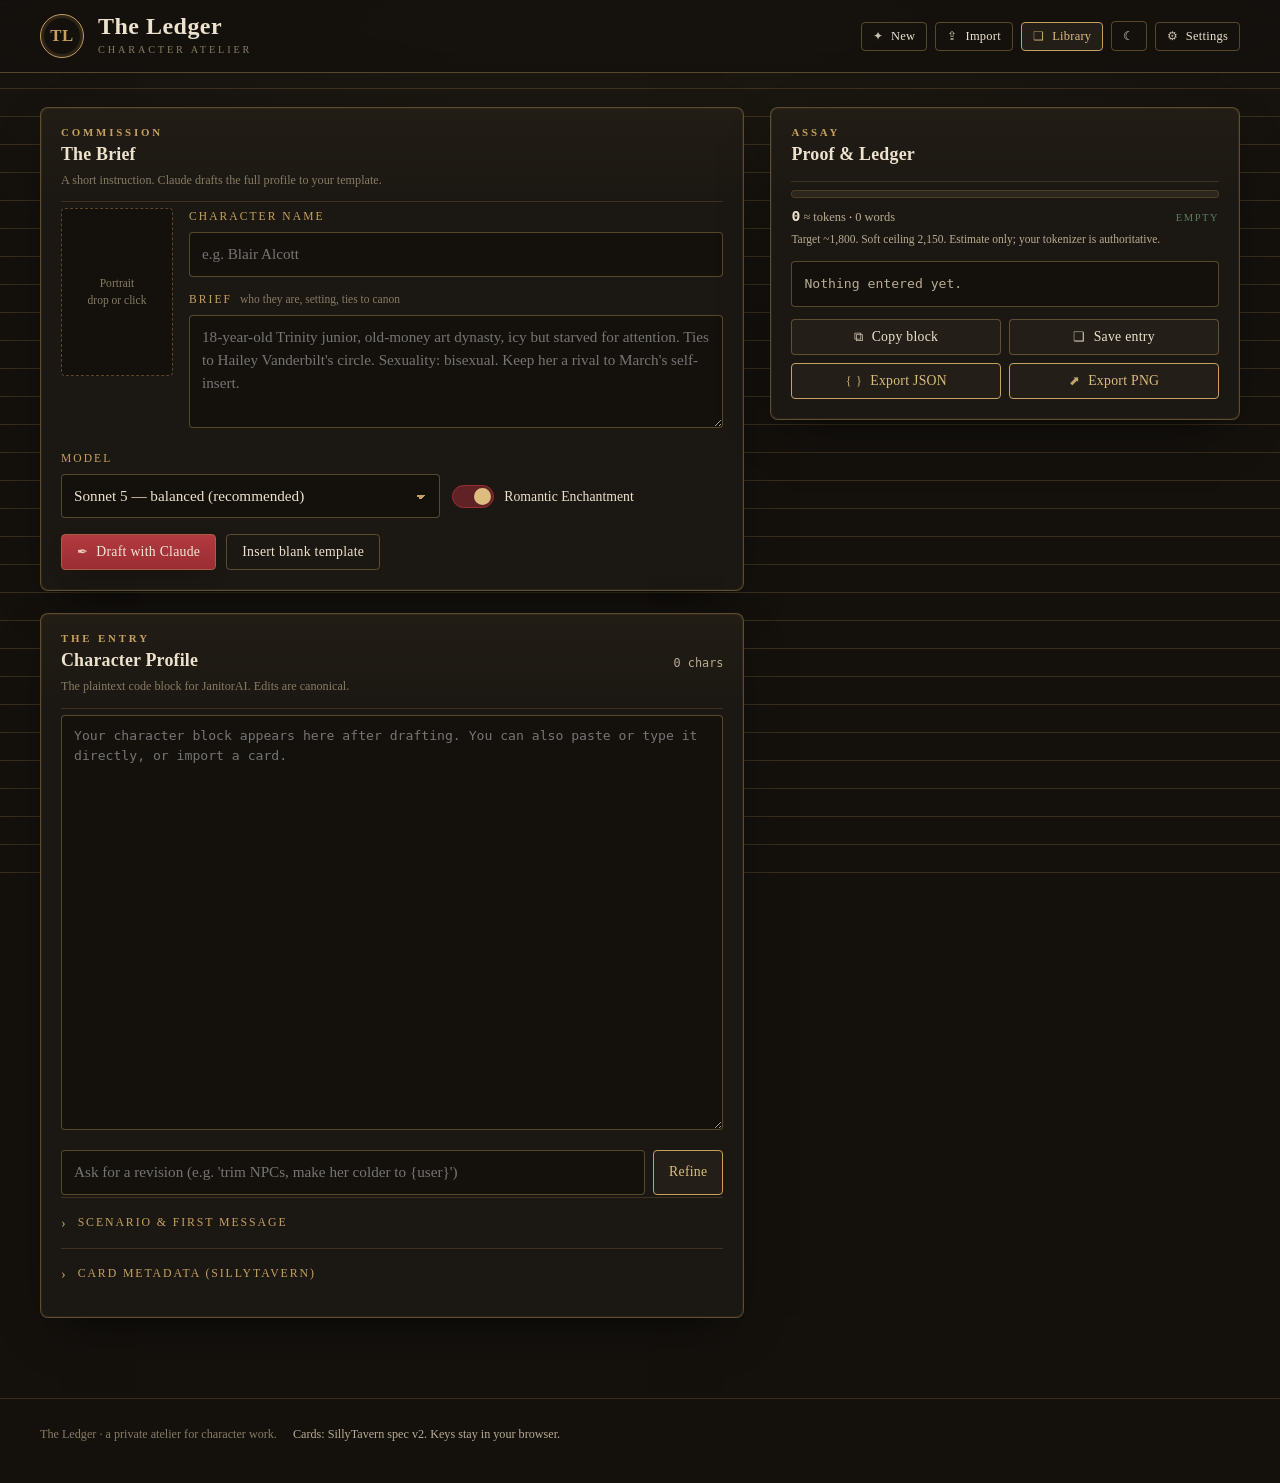
==== index.html @ fb7d18f5 "Add The Ledger: a character atelier for JanitorAI/SillyTavern A single-file, dependency-free web app" ====
<!doctype html>
<html lang="en" data-theme="dark">
<head>
<meta charset="utf-8">
<meta name="viewport" content="width=device-width, initial-scale=1, viewport-fit=cover">
<meta name="color-scheme" content="dark light">
<meta name="description" content="The Ledger — a character atelier for JanitorAI and SillyTavern. Draft with Claude, count tokens, import and export v2 cards.">
<title>The Ledger · Character Atelier</title>
<link rel="icon" href="data:image/svg+xml,%3Csvg xmlns='http://www.w3.org/2000/svg' viewBox='0 0 32 32'%3E%3Crect width='32' height='32' rx='6' fill='%2314110d'/%3E%3Ctext x='16' y='22' font-family='Georgia,serif' font-size='16' fill='%23c6a15f' text-anchor='middle'%3ETL%3C/text%3E%3C/svg%3E">
<style>
/* ============================================================= *
 * THE LEDGER — design tokens                                    *
 * Dark academia x old-money. Oxblood + brass + hunter green.    *
 * Two themes; components read tokens, never raw hex.            *
 * ============================================================= */
:root{
  --ground:#14110d; --ground-2:#1b1712; --ground-3:#231e17; --ground-4:#2b251c;
  --ink:#ece2ce; --ink-soft:#b8ac93; --ink-faint:#877c64;
  --line:rgba(198,161,95,.20); --line-2:rgba(198,161,95,.38);
  --oxblood:#9a2d33; --oxblood-2:#b23a40; --on-oxblood:#f4e7d6;
  --brass:#c6a15f; --brass-2:#dcbd7f; --brass-deep:#a9843f;
  --green:#5c7d62; --green-soft:#26382b; --on-green:#e9f0e6;
  --danger:#c14d44; --danger-soft:#3a201d;
  --shadow:0 18px 50px -20px rgba(0,0,0,.75);
  --shadow-sm:0 8px 24px -14px rgba(0,0,0,.7);
  --radius:4px; --radius-lg:8px;
  --serif:"Hoefler Text","Baskerville Old Face",Baskerville,"Palatino Linotype",Palatino,Georgia,"Times New Roman",serif;
  --body:"Iowan Old Style","Palatino Linotype",Palatino,Georgia,Cambria,"Times New Roman",serif;
  --mono:"Consolas","SFMono-Regular",ui-monospace,Menlo,"DejaVu Sans Mono",monospace;
}
@media (prefers-color-scheme: light){
  :root{
    --ground:#e9dfc7; --ground-2:#f1e9d5; --ground-3:#e3d8bd; --ground-4:#dccfb0;
    --ink:#241d13; --ink-soft:#5c5038; --ink-faint:#877a5e;
    --line:rgba(120,90,40,.28); --line-2:rgba(120,90,40,.5);
    --oxblood:#7c2126; --oxblood-2:#932a2f; --on-oxblood:#f6ecdb;
    --brass:#946f2c; --brass-2:#a9843f; --brass-deep:#7c5c22;
    --green:#3f6041; --green-soft:#cdd9c3; --on-green:#1f2c1f;
    --danger:#a23a32; --danger-soft:#e9cfc9;
    --shadow:0 22px 50px -26px rgba(60,40,15,.5);
    --shadow-sm:0 10px 26px -18px rgba(60,40,15,.45);
  }
}
:root[data-theme="dark"]{
  --ground:#14110d; --ground-2:#1b1712; --ground-3:#231e17; --ground-4:#2b251c;
  --ink:#ece2ce; --ink-soft:#b8ac93; --ink-faint:#877c64;
  --line:rgba(198,161,95,.20); --line-2:rgba(198,161,95,.38);
  --oxblood:#9a2d33; --oxblood-2:#b23a40; --on-oxblood:#f4e7d6;
  --brass:#c6a15f; --brass-2:#dcbd7f; --brass-deep:#a9843f;
  --green:#5c7d62; --green-soft:#26382b; --on-green:#e9f0e6;
  --danger:#c14d44; --danger-soft:#3a201d;
  --shadow:0 18px 50px -20px rgba(0,0,0,.75); --shadow-sm:0 8px 24px -14px rgba(0,0,0,.7);
}
:root[data-theme="light"]{
  --ground:#e9dfc7; --ground-2:#f1e9d5; --ground-3:#e3d8bd; --ground-4:#dccfb0;
  --ink:#241d13; --ink-soft:#5c5038; --ink-faint:#877a5e;
  --line:rgba(120,90,40,.28); --line-2:rgba(120,90,40,.5);
  --oxblood:#7c2126; --oxblood-2:#932a2f; --on-oxblood:#f6ecdb;
  --brass:#946f2c; --brass-2:#a9843f; --brass-deep:#7c5c22;
  --green:#3f6041; --green-soft:#cdd9c3; --on-green:#1f2c1f;
  --danger:#a23a32; --danger-soft:#e9cfc9;
  --shadow:0 22px 50px -26px rgba(60,40,15,.5); --shadow-sm:0 10px 26px -18px rgba(60,40,15,.45);
}

*,*::before,*::after{box-sizing:border-box}
html{-webkit-text-size-adjust:100%}
body{
  margin:0; background:var(--ground); color:var(--ink);
  font-family:var(--body); font-size:16px; line-height:1.55;
  -webkit-font-smoothing:antialiased;
  background-image:
    radial-gradient(120% 80% at 50% -10%, color-mix(in srgb,var(--brass) 6%,transparent), transparent 60%),
    repeating-linear-gradient(0deg, transparent 0 27px, var(--line) 27px 28px);
  background-attachment:fixed;
}
:root[data-theme="light"] body{ background-image:
  radial-gradient(120% 80% at 50% -10%, color-mix(in srgb,var(--brass) 10%,transparent), transparent 60%),
  repeating-linear-gradient(0deg, transparent 0 27px, var(--line) 27px 28px); }
h1,h2,h3{font-family:var(--serif); font-weight:600; margin:0; text-wrap:balance}
button{font-family:inherit}
::selection{background:color-mix(in srgb,var(--oxblood) 55%,transparent); color:var(--on-oxblood)}
:focus-visible{outline:2px solid var(--brass); outline-offset:2px; border-radius:2px}

.eyebrow{font-family:var(--serif); font-size:.68rem; letter-spacing:.26em; text-transform:uppercase; color:var(--brass); font-weight:600}
.muted{color:var(--ink-soft)}
.hairline{height:1px; background:linear-gradient(90deg,transparent,var(--line-2),transparent); border:0}

/* ---------- Masthead ---------- */
.masthead{
  position:sticky; top:0; z-index:40;
  display:flex; align-items:center; gap:20px;
  padding:14px clamp(16px,4vw,40px);
  background:color-mix(in srgb,var(--ground) 86%,transparent);
  backdrop-filter:blur(10px) saturate(1.1);
  border-bottom:1px solid var(--line-2);
}
.brand{display:flex; align-items:center; gap:14px; min-width:0}
.monogram{
  width:44px; height:44px; flex:none; display:grid; place-items:center;
  border:1px solid var(--brass); border-radius:50%;
  color:var(--brass); font-family:var(--serif); font-weight:600; font-size:1.05rem; letter-spacing:.04em;
  box-shadow:inset 0 0 0 3px color-mix(in srgb,var(--brass) 14%,transparent);
}
.brand h1{font-size:clamp(1.15rem,2.6vw,1.5rem); letter-spacing:.02em; line-height:1}
.brand .sub{font-family:var(--serif); font-size:.64rem; letter-spacing:.28em; text-transform:uppercase; color:var(--ink-faint); margin-top:4px}
.masthead .spacer{flex:1}
.actions{display:flex; align-items:center; gap:8px; flex-wrap:wrap; justify-content:flex-end}

/* ---------- Buttons ---------- */
.btn{
  display:inline-flex; align-items:center; gap:8px; cursor:pointer;
  padding:9px 15px; border-radius:var(--radius);
  background:var(--ground-3); color:var(--ink);
  border:1px solid var(--line-2); font-size:.86rem; letter-spacing:.02em;
  transition:.16s ease; white-space:nowrap;
}
.btn:hover{border-color:var(--brass); color:var(--brass-2); transform:translateY(-1px)}
.btn:active{transform:translateY(0)}
.btn .ic{font-size:.95em; opacity:.85}
.btn.ghost{background:transparent}
.btn.small{padding:6px 11px; font-size:.78rem}
.btn.primary{
  background:linear-gradient(180deg,var(--oxblood-2),var(--oxblood));
  border-color:color-mix(in srgb,var(--oxblood) 60%,var(--brass));
  color:var(--on-oxblood); box-shadow:var(--shadow-sm);
}
.btn.primary:hover{color:#fff; border-color:var(--brass); filter:brightness(1.06)}
.btn.gilt{border-color:var(--brass); color:var(--brass-2)}
.btn.gilt:hover{background:color-mix(in srgb,var(--brass) 12%,transparent)}
.btn[disabled]{opacity:.5; cursor:not-allowed; transform:none!important}
.btn.danger:hover{border-color:var(--danger); color:var(--danger)}

/* ---------- Layout ---------- */
main{max-width:1360px; margin:0 auto; padding:clamp(18px,3vw,34px) clamp(16px,4vw,40px) 80px}
.desk{display:grid; grid-template-columns:minmax(0,1.5fr) minmax(320px,1fr); gap:26px; align-items:start}
@media (max-width:940px){ .desk{grid-template-columns:1fr} }
.stack{display:flex; flex-direction:column; gap:22px}

/* ---------- Cards ---------- */
.card{
  background:
    linear-gradient(180deg, color-mix(in srgb,var(--brass) 4%,transparent), transparent 90px),
    var(--ground-2);
  border:1px solid var(--line-2); border-radius:var(--radius-lg);
  box-shadow:var(--shadow); position:relative; overflow:hidden;
}
.card::before{content:""; position:absolute; inset:0; border-radius:inherit; pointer-events:none;
  box-shadow:inset 0 0 0 1px color-mix(in srgb,var(--brass) 8%,transparent)}
.card-hd{display:flex; align-items:center; gap:12px; padding:16px 20px 12px}
.card-hd .titles{min-width:0}
.card-hd h2{font-size:1.12rem; letter-spacing:.01em}
.card-hd .hint{font-size:.76rem; color:var(--ink-faint); margin-top:2px}
.card-hd .grow{flex:1}
.card-bd{padding:6px 20px 20px}
.card .rule{margin:0 20px; height:1px; background:var(--line); border:0}

/* ---------- Forms ---------- */
label.field{display:block; margin-top:14px}
label.field:first-child{margin-top:4px}
.field .lab{display:flex; align-items:baseline; gap:8px; margin-bottom:6px}
.field .lab span.k{font-family:var(--serif); font-size:.72rem; letter-spacing:.18em; text-transform:uppercase; color:var(--brass)}
.field .lab span.note{font-size:.72rem; color:var(--ink-faint)}
input[type=text],input[type=password],input[type=number],textarea,select{
  width:100%; background:var(--ground); color:var(--ink);
  border:1px solid var(--line-2); border-radius:var(--radius);
  padding:10px 12px; font-family:var(--body); font-size:.95rem; line-height:1.5;
  transition:border-color .15s, box-shadow .15s;
}
textarea{resize:vertical; min-height:80px}
input:focus,textarea:focus,select:focus{outline:none; border-color:var(--brass);
  box-shadow:0 0 0 3px color-mix(in srgb,var(--brass) 16%,transparent)}
textarea.mono, .proof-text{font-family:var(--mono); font-size:.82rem; line-height:1.5}
select{appearance:none; background-image:
  linear-gradient(45deg,transparent 50%,var(--brass) 50%),linear-gradient(135deg,var(--brass) 50%,transparent 50%);
  background-position:calc(100% - 18px) 55%, calc(100% - 13px) 55%; background-size:5px 5px,5px 5px; background-repeat:no-repeat; padding-right:34px}
.row{display:flex; gap:12px; flex-wrap:wrap}
.row > *{flex:1 1 150px}

/* toggle */
.toggle{display:inline-flex; align-items:center; gap:10px; cursor:pointer; user-select:none; font-size:.86rem}
.toggle input{position:absolute; opacity:0; width:0; height:0}
.toggle .track{width:42px; height:23px; border-radius:20px; background:var(--ground-4); border:1px solid var(--line-2); position:relative; transition:.18s}
.toggle .track::after{content:""; position:absolute; top:2px; left:2px; width:17px; height:17px; border-radius:50%; background:var(--ink-soft); transition:.18s}
.toggle input:checked + .track{background:color-mix(in srgb,var(--oxblood) 55%,transparent); border-color:var(--oxblood)}
.toggle input:checked + .track::after{transform:translateX(19px); background:var(--brass-2)}

/* avatar dropzone */
.brief-grid{display:grid; grid-template-columns:112px 1fr; gap:16px}
@media (max-width:520px){ .brief-grid{grid-template-columns:1fr} }
.avatar-drop{
  aspect-ratio:2/3; border:1px dashed var(--line-2); border-radius:var(--radius);
  display:grid; place-items:center; text-align:center; cursor:pointer; overflow:hidden;
  background:var(--ground); color:var(--ink-faint); font-size:.72rem; padding:8px; transition:.15s; position:relative;
}
.avatar-drop:hover,.avatar-drop.over{border-color:var(--brass); color:var(--brass)}
.avatar-drop img{position:absolute; inset:0; width:100%; height:100%; object-fit:cover}
.avatar-drop .clear{position:absolute; top:5px; right:5px; z-index:2; background:color-mix(in srgb,var(--ground) 80%,transparent); border:1px solid var(--line-2); color:var(--ink); border-radius:50%; width:22px; height:22px; display:none; place-items:center; cursor:pointer; font-size:.8rem}
.avatar-drop.has-img .clear{display:grid}

/* ---------- Proof panel ---------- */
.proof{position:sticky; top:84px}
@media (max-width:940px){ .proof{position:static} }
.gauge{margin:2px 0 4px}
.gauge .bar{height:8px; border-radius:6px; background:var(--ground-4); overflow:hidden; border:1px solid var(--line)}
.gauge .fill{height:100%; width:0; transition:width .25s, background .25s; background:var(--green)}
.gauge.warn .fill{background:var(--brass)}
.gauge.over .fill{background:var(--danger)}
.gauge .read{display:flex; justify-content:space-between; align-items:baseline; margin-top:7px; font-size:.78rem}
.gauge .read b{font-family:var(--mono); font-size:.92rem; color:var(--ink); font-variant-numeric:tabular-nums}
.gauge .read .status{font-family:var(--serif); letter-spacing:.14em; text-transform:uppercase; font-size:.66rem}
.gauge.ok .status{color:var(--green)} .gauge.warn .status{color:var(--brass)} .gauge.over .status{color:var(--danger)}
.proof-text{
  width:100%; background:var(--ground); border:1px solid var(--line-2); border-radius:var(--radius);
  padding:12px; max-height:44vh; overflow:auto; white-space:pre-wrap; word-break:break-word; color:var(--ink);
}
.proof-actions{display:grid; grid-template-columns:1fr 1fr; gap:8px; margin-top:12px}
.proof-actions .btn{justify-content:center}
.proof-actions .full{grid-column:1/-1}
.usage{margin-top:10px; font-size:.72rem; color:var(--ink-faint); font-family:var(--mono); display:none}
.usage.show{display:block}

/* refine bar */
.refine{display:flex; gap:8px; margin-top:12px}
.refine input{flex:1}

/* collapsible */
details.fold{border-top:1px solid var(--line); margin-top:2px}
details.fold > summary{list-style:none; cursor:pointer; padding:14px 0 12px; display:flex; align-items:center; gap:10px; font-family:var(--serif); font-size:.74rem; letter-spacing:.16em; text-transform:uppercase; color:var(--brass)}
details.fold > summary::-webkit-details-marker{display:none}
details.fold > summary::before{content:"›"; font-size:1.2em; transition:transform .18s; color:var(--brass)}
details.fold[open] > summary::before{transform:rotate(90deg)}

/* ---------- Modal ---------- */
.scrim{position:fixed; inset:0; z-index:60; background:rgba(8,6,3,.62); backdrop-filter:blur(3px); display:none; align-items:flex-start; justify-content:center; padding:6vh 16px 16px; overflow:auto}
.scrim.open{display:flex}
.modal{width:min(760px,100%); background:var(--ground-2); border:1px solid var(--line-2); border-radius:var(--radius-lg); box-shadow:var(--shadow); position:relative}
.modal-hd{display:flex; align-items:center; gap:12px; padding:18px 22px; border-bottom:1px solid var(--line)}
.modal-hd h2{font-size:1.24rem}
.modal-hd .grow{flex:1}
.modal-bd{padding:20px 22px 24px}
.x{cursor:pointer; background:transparent; border:1px solid var(--line-2); color:var(--ink-soft); width:32px; height:32px; border-radius:50%; font-size:1rem; display:grid; place-items:center}
.x:hover{border-color:var(--danger); color:var(--danger)}

/* library grid */
.lib-grid{display:grid; grid-template-columns:repeat(auto-fill,minmax(150px,1fr)); gap:14px}
.lib-card{border:1px solid var(--line-2); border-radius:var(--radius); overflow:hidden; background:var(--ground); cursor:pointer; transition:.15s; display:flex; flex-direction:column}
.lib-card:hover{border-color:var(--brass); transform:translateY(-2px); box-shadow:var(--shadow-sm)}
.lib-thumb{aspect-ratio:2/3; background:var(--ground-3); position:relative; display:grid; place-items:center; overflow:hidden}
.lib-thumb img{width:100%; height:100%; object-fit:cover}
.lib-thumb .mono-ph{font-family:var(--serif); font-size:1.8rem; color:var(--brass); opacity:.5}
.lib-meta{padding:9px 11px; border-top:1px solid var(--line)}
.lib-meta .nm{font-family:var(--serif); font-size:.92rem; line-height:1.2; overflow:hidden; text-overflow:ellipsis; white-space:nowrap}
.lib-meta .dt{font-size:.68rem; color:var(--ink-faint); margin-top:2px; font-family:var(--mono)}
.lib-empty{text-align:center; padding:40px 16px; color:var(--ink-faint)}
.lib-actions{display:flex; gap:6px; padding:8px 11px; border-top:1px solid var(--line)}
.lib-actions .btn{flex:1; justify-content:center; padding:5px}

/* drop overlay */
#dropOverlay{position:fixed; inset:0; z-index:80; background:color-mix(in srgb,var(--oxblood) 30%,rgba(8,6,3,.8)); display:none; place-items:center; pointer-events:none}
#dropOverlay.show{display:grid}
#dropOverlay .box{border:2px dashed var(--brass); border-radius:12px; padding:48px 64px; text-align:center; color:var(--brass-2); background:color-mix(in srgb,var(--ground) 70%,transparent)}
#dropOverlay .box .big{font-family:var(--serif); font-size:1.5rem; margin-bottom:6px}

/* toast */
#toaster{position:fixed; left:50%; bottom:26px; transform:translateX(-50%); z-index:90; display:flex; flex-direction:column; gap:8px; align-items:center; pointer-events:none}
.toast{background:var(--ground-3); border:1px solid var(--line-2); border-left:3px solid var(--brass); color:var(--ink); padding:10px 16px; border-radius:var(--radius); box-shadow:var(--shadow-sm); font-size:.86rem; animation:rise .25s ease}
.toast.err{border-left-color:var(--danger)} .toast.ok{border-left-color:var(--green)}
@keyframes rise{from{opacity:0; transform:translateY(8px)}to{opacity:1; transform:none}}

/* banner */
.banner{margin:0 0 22px; padding:12px 16px; border:1px solid var(--line-2); border-left:3px solid var(--brass); border-radius:var(--radius); background:var(--ground-2); font-size:.85rem; color:var(--ink-soft); display:none; gap:10px; align-items:flex-start}
.banner.show{display:flex}
.banner b{color:var(--ink)}
.spin{width:15px; height:15px; border:2px solid color-mix(in srgb,var(--on-oxblood) 40%,transparent); border-top-color:var(--on-oxblood); border-radius:50%; animation:sp .7s linear infinite; display:inline-block}
@keyframes sp{to{transform:rotate(360deg)}}
@media (prefers-reduced-motion:reduce){*{animation-duration:.001ms!important; transition:none!important}}
.foot{max-width:1360px; margin:0 auto; padding:26px clamp(16px,4vw,40px) 40px; color:var(--ink-faint); font-size:.76rem; display:flex; gap:16px; flex-wrap:wrap; align-items:center; border-top:1px solid var(--line)}
.foot a{color:var(--brass); text-decoration:none} .foot a:hover{text-decoration:underline}
kbd{font-family:var(--mono); font-size:.75em; background:var(--ground-4); border:1px solid var(--line-2); border-radius:3px; padding:1px 5px}
</style>
</head>
<body>

<header class="masthead">
  <div class="brand">
    <div class="monogram" aria-hidden="true">TL</div>
    <div>
      <h1>The Ledger</h1>
      <div class="sub">Character Atelier</div>
    </div>
  </div>
  <div class="spacer"></div>
  <div class="actions">
    <button class="btn ghost small" id="btnNew" title="Start a fresh entry"><span class="ic">✦</span>New</button>
    <button class="btn ghost small" id="btnImport" title="Import a SillyTavern card (PNG or JSON)"><span class="ic">⇪</span>Import</button>
    <button class="btn gilt small" id="btnLibrary"><span class="ic">❏</span>Library</button>
    <button class="btn ghost small" id="btnTheme" title="Toggle reading-room / day theme" aria-label="Toggle theme">☾</button>
    <button class="btn ghost small" id="btnSettings" title="API key, model, project memory"><span class="ic">⚙</span>Settings</button>
  </div>
</header>

<main>
  <div class="banner" id="previewBanner">
    <span>⚑</span>
    <span><b>Preview mode.</b> Drafting with Claude needs your own API key and can’t run inside this sandboxed preview. Everything else works here: token counting, the template, importing and exporting SillyTavern cards, and the Library. To draft, open the app from the repository (GitHub Pages or a local file) and add your key in Settings.</span>
  </div>

  <div class="desk">
    <!-- ============ WORKBENCH ============ -->
    <div class="stack">

      <!-- Brief -->
      <section class="card">
        <div class="card-hd">
          <div class="titles">
            <div class="eyebrow">Commission</div>
            <h2>The Brief</h2>
            <div class="hint">A short instruction. Claude drafts the full profile to your template.</div>
          </div>
        </div>
        <hr class="rule">
        <div class="card-bd">
          <div class="brief-grid">
            <div>
              <div class="avatar-drop" id="avatarDrop" title="Drop or click to set a portrait (used for the PNG card)">
                <button class="clear" id="avatarClear" title="Remove portrait" aria-label="Remove portrait">×</button>
                <span id="avatarPlaceholder">Portrait<br>drop or click</span>
              </div>
            </div>
            <div>
              <label class="field" style="margin-top:0">
                <span class="lab"><span class="k">Character Name</span></span>
                <input type="text" id="fName" placeholder="e.g. Blair Alcott" autocomplete="off">
              </label>
              <label class="field">
                <span class="lab"><span class="k">Brief</span> <span class="note">who they are, setting, ties to canon</span></span>
                <textarea id="fBrief" rows="4" placeholder="18-year-old Trinity junior, old-money art dynasty, icy but starved for attention. Ties to Hailey Vanderbilt's circle. Sexuality: bisexual. Keep her a rival to March's self-insert."></textarea>
              </label>
            </div>
          </div>

          <div class="row" style="margin-top:14px; align-items:flex-end">
            <label class="field" style="margin-top:0; flex:2 1 200px">
              <span class="lab"><span class="k">Model</span></span>
              <select id="fModel">
                <option value="claude-sonnet-5">Sonnet 5 — balanced (recommended)</option>
                <option value="claude-haiku-4-5-20251001">Haiku 4.5 — fastest, cheapest</option>
                <option value="claude-opus-4-8">Opus 4.8 — richest prose</option>
                <option value="claude-fable-5">Fable 5 — narrative specialist</option>
              </select>
            </label>
            <label class="toggle" style="flex:1 1 auto; padding-bottom:10px" title="Inject the romantic-enchantment-style skill into narrative sections">
              <input type="checkbox" id="fStyle" checked>
              <span class="track"></span>
              <span>Romantic Enchantment</span>
            </label>
          </div>

          <div style="margin-top:16px; display:flex; gap:10px; flex-wrap:wrap">
            <button class="btn primary" id="btnGenerate"><span class="ic" id="genIcon">✒</span><span id="genLabel">Draft with Claude</span></button>
            <button class="btn ghost" id="btnTemplate" title="Insert the empty template into the editor">Insert blank template</button>
          </div>
        </div>
      </section>

      <!-- Profile editor -->
      <section class="card">
        <div class="card-hd">
          <div class="titles">
            <div class="eyebrow">The Entry</div>
            <h2>Character Profile</h2>
            <div class="hint">The plaintext code block for JanitorAI. Edits are canonical.</div>
          </div>
          <div class="grow"></div>
          <span class="muted" id="profChars" style="font-size:.74rem; font-family:var(--mono)">0 chars</span>
        </div>
        <hr class="rule">
        <div class="card-bd">
          <textarea id="fProfile" class="mono" rows="20" spellcheck="false" placeholder="Your character block appears here after drafting. You can also paste or type it directly, or import a card."></textarea>
          <div class="refine">
            <input type="text" id="fRefine" placeholder="Ask for a revision (e.g. 'trim NPCs, make her colder to {user}')">
            <button class="btn gilt" id="btnRefine" title="Send only the current draft plus this instruction">Refine</button>
          </div>

          <details class="fold" id="foldScenario">
            <summary>Scenario &amp; first message</summary>
            <label class="field">
              <span class="lab"><span class="k">Scenario / Setting</span> <span class="note">→ card “scenario”</span></span>
              <textarea id="fScenario" rows="3" placeholder="Trinity School, Upper East Side, 2026. The autumn benefit gala..."></textarea>
            </label>
            <label class="field">
              <span class="lab"><span class="k">First Message</span> <span class="note">→ card “first_mes”</span></span>
              <textarea id="fFirst" class="mono" rows="6" placeholder="The opening scenario message. Ends open for {user}, who is never voiced or acted for."></textarea>
            </label>
            <label class="field">
              <span class="lab"><span class="k">Alternate Greetings</span> <span class="note">separate each with a line of three dashes</span></span>
              <textarea id="fAlts" class="mono" rows="4" placeholder="Second opener...&#10;---&#10;Third opener..."></textarea>
            </label>
          </details>

          <details class="fold" id="foldMeta">
            <summary>Card metadata (SillyTavern)</summary>
            <div class="row">
              <label class="field" style="margin-top:0">
                <span class="lab"><span class="k">Tags</span> <span class="note">comma separated</span></span>
                <input type="text" id="fTags" placeholder="oc, trinity, female, dominant" autocomplete="off">
              </label>
              <label class="field" style="margin-top:0">
                <span class="lab"><span class="k">Version</span></span>
                <input type="text" id="fVersion" placeholder="1.0" autocomplete="off">
              </label>
            </div>
            <div class="row">
              <label class="field">
                <span class="lab"><span class="k">Creator</span></span>
                <input type="text" id="fCreator" placeholder="March" autocomplete="off">
              </label>
            </div>
            <label class="field">
              <span class="lab"><span class="k">Creator Notes</span></span>
              <textarea id="fNotes" rows="2" placeholder="Notes shown to users of the card."></textarea>
            </label>
            <label class="field">
              <span class="lab"><span class="k">Example Messages</span> <span class="note">→ card “mes_example”</span></span>
              <textarea id="fExamples" class="mono" rows="4" placeholder="&lt;START&gt; example dialogue..."></textarea>
            </label>
            <label class="field">
              <span class="lab"><span class="k">System Prompt</span> <span class="note">→ card “system_prompt” (optional)</span></span>
              <textarea id="fSystem" class="mono" rows="3" placeholder="Per-character system instructions block, if any."></textarea>
            </label>
          </details>
        </div>
      </section>
    </div>

    <!-- ============ PROOF ============ -->
    <div>
      <section class="card proof" id="proofPanel">
        <div class="card-hd">
          <div class="titles">
            <div class="eyebrow">Assay</div>
            <h2>Proof &amp; Ledger</h2>
          </div>
        </div>
        <hr class="rule">
        <div class="card-bd">
          <div class="gauge ok" id="gauge">
            <div class="bar"><div class="fill" id="gaugeFill"></div></div>
            <div class="read">
              <span><b id="tokCount">0</b> <span class="muted">≈ tokens</span> · <span id="wordCount" class="muted">0 words</span></span>
              <span class="status" id="gaugeStatus">Empty</span>
            </div>
          </div>
          <div class="muted" style="font-size:.72rem; margin:2px 0 12px">Target ~1,800. Soft ceiling 2,150. Estimate only; your tokenizer is authoritative.</div>

          <div class="proof-text" id="proofText" aria-live="polite"><span class="muted">Nothing entered yet.</span></div>
          <div class="usage" id="usage"></div>

          <div class="proof-actions">
            <button class="btn" id="btnCopy"><span class="ic">⧉</span>Copy block</button>
            <button class="btn" id="btnSave"><span class="ic">❏</span>Save entry</button>
            <button class="btn gilt" id="btnExportJson"><span class="ic">{ }</span>Export JSON</button>
            <button class="btn gilt" id="btnExportPng"><span class="ic">⬈</span>Export PNG</button>
          </div>
        </div>
      </section>
    </div>
  </div>
</main>

<footer class="foot">
  <span>The Ledger · a private atelier for character work.</span>
  <span class="muted">Cards: SillyTavern spec v2. Keys stay in your browser.</span>
</footer>

<!-- ============ Settings modal ============ -->
<div class="scrim" id="settingsScrim">
  <div class="modal" role="dialog" aria-modal="true" aria-labelledby="setTitle">
    <div class="modal-hd">
      <h2 id="setTitle">Settings</h2>
      <div class="grow"></div>
      <button class="x" data-close="settingsScrim" aria-label="Close">×</button>
    </div>
    <div class="modal-bd">
      <div class="eyebrow">Claude API</div>
      <label class="field" style="margin-top:8px">
        <span class="lab"><span class="k">Anthropic API Key</span> <span class="note">stored only in this browser</span></span>
        <input type="password" id="setKey" placeholder="sk-ant-..." autocomplete="off" spellcheck="false">
      </label>
      <p class="muted" style="font-size:.78rem; margin:8px 0 0">
        The key is saved to this device’s local storage and sent directly to <code>api.anthropic.com</code> with the direct-browser-access header. It never touches any other server. Get a key at <span style="color:var(--brass)">console.anthropic.com</span>.
      </p>

      <hr class="hairline" style="margin:20px 0">
      <div class="eyebrow">Project Memory</div>
      <div class="hint muted" style="font-size:.78rem; margin:6px 0 8px">Continuity canon, sent to Claude as a <b>cached</b> context block so recurring NPCs and rules carry into every build without re-typing. Edit freely.</div>
      <label class="field" style="margin-top:0">
        <textarea id="setMemory" rows="9" class="mono" spellcheck="false"></textarea>
      </label>

      <hr class="hairline" style="margin:20px 0">
      <div class="eyebrow">Efficiency</div>
      <div class="row" style="margin-top:10px">
        <label class="field" style="margin-top:0">
          <span class="lab"><span class="k">Max output tokens</span></span>
          <input type="number" id="setMaxTokens" min="256" max="8192" step="64" value="2600">
        </label>
        <div style="flex:2 1 240px; align-self:flex-end; padding-bottom:6px">
          <label class="toggle" title="Cache the template + memory so repeat drafts are far cheaper">
            <input type="checkbox" id="setCache" checked><span class="track"></span><span>Prompt caching</span>
          </label>
        </div>
      </div>

      <div style="display:flex; gap:10px; margin-top:22px; flex-wrap:wrap">
        <button class="btn primary" id="btnSaveSettings">Save settings</button>
        <button class="btn ghost danger" id="btnClearKey">Forget API key</button>
        <button class="btn ghost" id="btnResetMemory" title="Restore the seeded canon">Reset memory to default</button>
      </div>
    </div>
  </div>
</div>

<!-- ============ Library modal ============ -->
<div class="scrim" id="libraryScrim">
  <div class="modal" role="dialog" aria-modal="true" aria-labelledby="libTitle">
    <div class="modal-hd">
      <h2 id="libTitle">The Library</h2>
      <span class="muted" id="libCount" style="font-size:.8rem"></span>
      <div class="grow"></div>
      <button class="btn small ghost" id="btnLibImport"><span class="ic">⇪</span>Import card</button>
      <button class="x" data-close="libraryScrim" aria-label="Close">×</button>
    </div>
    <div class="modal-bd">
      <div id="libBody"></div>
    </div>
  </div>
</div>

<div id="dropOverlay"><div class="box"><div class="big">Drop your card</div><div>SillyTavern PNG or JSON</div></div></div>
<div id="toaster" aria-live="polite"></div>

<input type="file" id="fileAvatar" accept="image/*" hidden>
<input type="file" id="fileImport" accept=".png,.json,image/png,application/json" hidden>

<script>
/* =================================================================
 * THE LEDGER — application
 * Standalone, dependency-free. Runs from a file:// or GitHub Pages.
 * Sections: constants · state · token gauge · api · png · cards
 *           · import/export · library · ui · boot
 * ================================================================= */
(function(){
"use strict";
const $ = (s,r=document)=>r.querySelector(s);
const $$ = (s,r=document)=>[...r.querySelectorAll(s)];

/* ---------- constants: the template, memory seed, style skill ---------- */
const TEMPLATE = `<npcs> [
- Name: A brief yet detailed 96 word
  description of any mentioned NPC or
  side characters, formatted as so:
  "Name: Gender/sex, age, hair color,
  eye color, physical traits,
  personality traits, occupation/role"
]
</npcs>

<character_name_here>

[Basic Information
Given Name:
Family Name:
Full Name: (If Asian, family name
  first, then given/first name)
Aliases:
Species: (optional)
Nationality: (optional)
Ethnicity: (optional)
Age:
Sexuality:
Occupation/Role: (optional)

Appearance
- Height:
- Weight:
- Complexion/Skin Color:
- Natural Marks:
- Eyes:
- Hair Texture:
- Hair Color:
- Hairstyle:
- Breasts: (If female)
- Ass:

Scent:

Clothing
- Brands:
- At Work/School:
- Casual:
- At Parties: ]

[Backstory:
(General description, brief but
comprehensive. Around 4-5 paragraphs.) ]

[Current Residence:
(Location name + brief description) ]

[Relationships
- {user}: relationship description.
  "In-character dialogue showing
  opinion about user here."
- npc_name: relationship description.
  "In-character dialogue showing
  opinion about npc_name here."
  (repeat for four NPCs) ]

[Personality
Archetypes:
Traits:
Likes:
Loves:
Dislikes:
Hates:
Insecurities:
Physical behaviour:
Opinion: ]

[Intimacy
Genitalia:
Sexual Archetypes / Kinks / Turn-ons:
During Sex: ]

[Dialogue/Speech
Speech Style:
Greeting: ""
Surprised: ""
Excited: ""
Happy: ""
Sad: ""
Angry: ""
When Warm Towards {user}: ""
Stressed: ""
Nostalgic: ""
Opinion: ""
Horny: ""
When Having Sex: "" ]

[Notes
- Fun Facts:
- Secrets (Only This Character Should
  Know This, not anyone else):
- Goals:
- Mental Health:
- Additional Information: ]

</character_name_here>`;

const RULES = `You are the drafting and formatting partner for a character-card production pipeline (primary target: JanitorAI; also SillyTavern). You draft; the author edits and the author's edit is always canonical. Draft detailed AI character profiles that strictly follow the TEMPLATE and RULES below.

RULES (non-negotiable):
1. Total profile including the NPC block stays under or around 1800 tokens (hard soft-ceiling 2150). The NPC block is the first thing to trim if over.
2. No em dashes anywhere. Use commas, colons, semicolons, or periods.
3. Output ONLY the character block: the <npcs> section followed by the character section. No markdown (no #, *, backticks, emojis) inside the block. No preamble, no code fences, no commentary.
4. Follow the template structure and bracket formatting exactly: no removed sections, no altered brackets, all template labels preserved.
5. Third-person narration. Plaintext narration and action. Asterisks only for internal thoughts. Quotation marks for dialogue. Contractions in dialogue and internal monologue.
6. {user} is always a blank slate: never assign, describe, voice, or act for {user}. He/him pronouns. {char} appears only in the "When Warm Towards" label.
7. Rename the <character_name_here> tag to the character's given name in lowercase with underscores (for example <blair_alcott>), and close it the same way.
8. Fill every field with detailed but concise writing; personality lists meet reasonable minimum counts. Speech examples show voice but are not reused verbatim in play.
9. NPC descriptions run 70-96 words each with a hook clause. Parents stay in Relationships, not the NPC block, unless asked.
10. Keep residence architecture ambiguous (no doormen, no specific home types) to preserve player choice.`;

const STYLE_SKILL = `PROSE STYLE (romantic-enchantment-style) for narrative-heavy sections (Backstory, Intimacy, Dialogue, and any scenario prose):
Adopt a deeply immersive style of lush, romantic tension and rich worldbuilding. Use vivid, multi-sensory description (sight, sound, smell, taste, touch). Mix short punchy sentences for emotional peaks with longer flowing prose for atmosphere. Weave passion, desire, danger, and destiny with grounded emotional depth. Sophisticated yet accessible vocabulary with restrained poetic flourishes that clarify rather than obscure. Balance vulnerability and strength in the character's voice. Keep it consistent with the token ceiling; do not let style inflate length.`;

const MEMORY_DEFAULT = `PROJECT MEMORY (continuity canon; the author's edited version is authoritative):

Active shared universe: Trinity Brats, Trinity School (Upper East Side, Manhattan, 2026). Recurring NPCs:
- Oliver "Ollie" Astor: openly bisexual platonic protector; calls people "darling" / "honey".
- Hailey Vanderbilt: primary antagonist, secretly involved with Ethan.
- Ethan van der Woodsen: cold, indifferent, entangled with Hailey.
- Claude Pembroke: Hailey's enforcer, unaware of the affair.
- Mia Watson: conflict-averse, chronically apologetic.
Adjacent setting: Yale 2026. Hailey and Ollie there are 22-year-old Yale seniors with Trinity prep backgrounds.

Key principles:
- Cross-character continuity is a firm requirement; recurring NPC canon carries accurately into new builds.
- Targets: ~1800-2150 tokens per card; ~700 per scenario message; ~850 for a climax scenario.
- Fandom spoiler discipline: late-series reveals seeded as menace or buried in Secrets, not surfaced in main lore.
- Parents stay in Relationships only unless specified.
- NPC descriptions 70-96 words with a required hook clause; NPC block is the first trim candidate over ceiling.
- Residence kept ambiguous (no doormen, no specific home types) to preserve player choice.`;

const MODEL_LABEL = {
  "claude-sonnet-5":"Sonnet 5","claude-haiku-4-5-20251001":"Haiku 4.5",
  "claude-opus-4-8":"Opus 4.8","claude-fable-5":"Fable 5"
};
const TARGET_TOKENS = 1800, CEILING_TOKENS = 2150, GAUGE_MAX = 2150;

/* ---------- state / persistence ---------- */
const LS = {
  settings:"ledger.settings.v1",
  records:"ledger.records.v1",
  current:"ledger.current.v1",
  theme:"ledger.theme.v1"
};
const load = (k,d)=>{ try{ const v=localStorage.getItem(k); return v==null?d:JSON.parse(v); }catch(e){ return d; } };
const save = (k,v)=>{ try{ localStorage.setItem(k,JSON.stringify(v)); }catch(e){} };

let settings = Object.assign({
  key:"", model:"claude-sonnet-5", memory:MEMORY_DEFAULT,
  maxTokens:2600, cache:true, style:true
}, load(LS.settings,{}));

let avatarDataUrl = null;   // current portrait
let currentId = null;       // id of the record being edited (if saved)

/* ---------- environment: sandboxed preview vs standalone ---------- */
const IN_ARTIFACT = (()=>{ try{ return window.self!==window.top; }catch(e){ return true; } })();
if(IN_ARTIFACT) $("#previewBanner").classList.add("show");

/* ---------- toast ---------- */
let toastTimer;
function toast(msg,kind){
  const t=document.createElement("div");
  t.className="toast"+(kind?" "+kind:"");
  t.textContent=msg;
  $("#toaster").appendChild(t);
  setTimeout(()=>{ t.style.opacity="0"; t.style.transition="opacity .3s"; setTimeout(()=>t.remove(),320); }, 2600);
}

/* =================================================================
 * TOKEN GAUGE
 * ================================================================= */
function estTokens(text){ text=(text||"").trim(); if(!text) return 0; return Math.round(text.length/4); }
function updateGauge(){
  const txt = $("#fProfile").value;
  const tok = estTokens(txt);
  const words = txt.trim()? txt.trim().split(/\s+/).length : 0;
  $("#tokCount").textContent = tok.toLocaleString();
  $("#wordCount").textContent = words.toLocaleString()+" words";
  $("#profChars").textContent = txt.length.toLocaleString()+" chars";
  const g=$("#gauge"), fill=$("#gaugeFill"), st=$("#gaugeStatus");
  fill.style.width = Math.min(100,(tok/GAUGE_MAX)*100)+"%";
  g.classList.remove("ok","warn","over");
  if(tok===0){ g.classList.add("ok"); st.textContent="Empty"; }
  else if(tok<=TARGET_TOKENS){ g.classList.add("ok"); st.textContent="On target"; }
  else if(tok<=CEILING_TOKENS){ g.classList.add("warn"); st.textContent="Near ceiling"; }
  else { g.classList.add("over"); st.textContent="Over — trim"; }
  const preview = txt || "";
  $("#proofText").innerHTML = preview ? "" : '<span class="muted">Nothing entered yet.</span>';
  if(preview) $("#proofText").textContent = preview;
}

/* =================================================================
 * CLAUDE API  (direct browser access + prompt caching)
 * ================================================================= */
function buildSystem(){
  const blocks=[];
  const staticText = RULES + "\n\nTEMPLATE (preserve structure and brackets exactly):\n\n" + TEMPLATE;
  blocks.push(settings.cache ? {type:"text",text:staticText,cache_control:{type:"ephemeral"}} : {type:"text",text:staticText});
  const mem=(settings.memory||"").trim();
  if(mem) blocks.push(settings.cache ? {type:"text",text:mem,cache_control:{type:"ephemeral"}} : {type:"text",text:mem});
  if($("#fStyle").checked) blocks.push({type:"text",text:STYLE_SKILL});
  return blocks;
}
function userMessage(mode){
  const name=$("#fName").value.trim();
  const brief=$("#fBrief").value.trim();
  if(mode==="refine"){
    const instr=$("#fRefine").value.trim();
    return "Here is the current character block. Apply this revision, then reprint the FULL block only (no commentary):\n\nREVISION: "+instr+
      "\n\nCURRENT BLOCK:\n"+$("#fProfile").value;
  }
  let m="Draft a complete character profile following the template exactly. Output only the block.";
  if(name) m+="\n\nCharacter name: "+name;
  if(brief) m+="\n\nBrief: "+brief;
  m+="\n\nRemember: no em dashes, no markdown, {user} is a blank slate (he/him), rename the character tag to the given name in lowercase_with_underscores, keep the whole thing near or under "+TARGET_TOKENS+" tokens.";
  return m;
}
async function callClaude(mode){
  if(IN_ARTIFACT){ toast("Drafting needs the hosted/local app with your key.","err"); openModal("settingsScrim"); return; }
  if(!settings.key){ toast("Add your Anthropic API key in Settings first.","err"); openModal("settingsScrim"); return; }
  if(mode==="draft" && !$("#fBrief").value.trim() && !$("#fName").value.trim()){ toast("Add a name or brief to draft from.","err"); return; }
  if(mode==="refine" && !$("#fRefine").value.trim()){ toast("Type the revision you want.","err"); return; }
  if(mode==="refine" && !$("#fProfile").value.trim()){ toast("Nothing to refine yet.","err"); return; }

  setBusy(true, mode);
  try{
    const res = await fetch("https://api.anthropic.com/v1/messages",{
      method:"POST",
      headers:{
        "content-type":"application/json",
        "x-api-key":settings.key,
        "anthropic-version":"2023-06-01",
        "anthropic-dangerous-direct-browser-access":"true"
      },
      body:JSON.stringify({
        model:settings.model,
        max_tokens:Math.max(256,Math.min(8192,settings.maxTokens|0||2600)),
        system:buildSystem(),
        messages:[{role:"user",content:userMessage(mode)}]
      })
    });
    const data = await res.json();
    if(!res.ok){ throw new Error((data && data.error && data.error.message) || ("HTTP "+res.status)); }
    let out=(data.content||[]).filter(b=>b.type==="text").map(b=>b.text).join("").trim();
    out = stripFences(out);
    $("#fProfile").value = out;
    if(!$("#fName").value.trim()) $("#fName").value = guessName(out);
    updateGauge(); persistCurrent();
    if(mode==="refine") $("#fRefine").value="";
    showUsage(data.usage, data.model||settings.model);
    toast("Draft ready. Your edits are canonical.","ok");
  }catch(err){
    toast("Claude: "+err.message,"err");
  }finally{ setBusy(false, mode); }
}
function stripFences(t){
  t=t.trim();
  if(t.startsWith("```")){ t=t.replace(/^```[a-zA-Z]*\s*\n?/,"").replace(/\n?```\s*$/,""); }
  return t.trim();
}
function guessName(block){
  const m=block.match(/<([a-z0-9_]+)>\s*\n\s*\[Basic Information/i) || block.match(/<([a-z0-9_]+)>/);
  if(m && m[1] && m[1]!=="npcs" && m[1]!=="character_name_here"){
    return m[1].split("_").map(w=>w.charAt(0).toUpperCase()+w.slice(1)).join(" ");
  }
  return "";
}
function showUsage(u,model){
  if(!u) return;
  const el=$("#usage"); el.classList.add("show");
  const cr=u.cache_read_input_tokens||0, cc=u.cache_creation_input_tokens||0;
  el.textContent = `${MODEL_LABEL[model]||model} · in ${(u.input_tokens||0)+cr+cc} (cached ${cr} read${cc?`, ${cc} written`:""}) · out ${u.output_tokens||0}`;
}
function setBusy(b,mode){
  const gen=$("#btnGenerate"), ref=$("#btnRefine");
  gen.disabled=b; ref.disabled=b;
  if(mode==="refine"){ ref.innerHTML=b?'<span class="spin"></span>Refining':'Refine'; }
  else{ $("#genLabel").textContent=b?"Drafting":"Draft with Claude"; $("#genIcon").outerHTML=b?'<span class="spin" id="genIcon"></span>':'<span class="ic" id="genIcon">✒</span>'; }
}

/* =================================================================
 * PNG  — read/write SillyTavern character card v2 (tEXt "chara")
 * ================================================================= */
const CRC_TABLE=(()=>{const t=new Uint32Array(256);for(let n=0;n<256;n++){let c=n;for(let k=0;k<8;k++)c=(c&1)?(0xEDB88320^(c>>>1)):(c>>>1);t[n]=c>>>0;}return t;})();
function crc32(bytes){let c=0xFFFFFFFF;for(let i=0;i<bytes.length;i++)c=CRC_TABLE[(c^bytes[i])&0xFF]^(c>>>8);return (c^0xFFFFFFFF)>>>0;}
function latin1(bytes,a,b){let s="";for(let i=a;i<b;i++)s+=String.fromCharCode(bytes[i]);return s;}
function b64ToUtf8(b64){const bin=atob(b64.replace(/\s+/g,""));const u=new Uint8Array(bin.length);for(let i=0;i<bin.length;i++)u[i]=bin.charCodeAt(i);return new TextDecoder().decode(u);}
function utf8ToB64(str){const u=new TextEncoder().encode(str);let bin="";for(let i=0;i<u.length;i++)bin+=String.fromCharCode(u[i]);return btoa(bin);}

function parseChunks(bytes){
  const sig=[137,80,78,71,13,10,26,10];
  for(let i=0;i<8;i++) if(bytes[i]!==sig[i]) throw new Error("That is not a PNG file.");
  const dv=new DataView(bytes.buffer,bytes.byteOffset,bytes.byteLength);
  let off=8; const chunks=[];
  while(off+8<=bytes.length){
    const len=dv.getUint32(off);
    const type=latin1(bytes,off+4,off+8);
    const full=bytes.slice(off,off+12+len);
    let keyword=null,text=null;
    if(type==="tEXt"){
      let z=off+8; const end=off+8+len;
      while(z<end && bytes[z]!==0) z++;
      keyword=latin1(bytes,off+8,z);
      text=latin1(bytes,z+1,end);
    }
    chunks.push({type,keyword,text,full});
    off+=12+len;
    if(type==="IEND") break;
  }
  return chunks;
}
function readCardFromPng(bytes){
  const chunks=parseChunks(bytes);
  const map={};
  chunks.forEach(c=>{ if(c.type==="tEXt" && c.keyword) map[c.keyword.toLowerCase()]=c.text; });
  const raw = map["ccv3"] || map["chara"];
  if(!raw) throw new Error("No character data found in this PNG.");
  return JSON.parse(b64ToUtf8(raw));
}
function makeTextChunk(keyword,text){
  const kw=new TextEncoder().encode(keyword);
  const txt=new Uint8Array(text.length);
  for(let i=0;i<text.length;i++) txt[i]=text.charCodeAt(i)&0xFF;
  const data=new Uint8Array(kw.length+1+txt.length);
  data.set(kw,0); data[kw.length]=0; data.set(txt,kw.length+1);
  const typeBytes=new TextEncoder().encode("tEXt");
  const chunk=new Uint8Array(12+data.length);
  const dv=new DataView(chunk.buffer);
  dv.setUint32(0,data.length);
  chunk.set(typeBytes,4); chunk.set(data,8);
  const crcInput=new Uint8Array(4+data.length);
  crcInput.set(typeBytes,0); crcInput.set(data,4);
  dv.setUint32(8+data.length,crc32(crcInput));
  return chunk;
}
function embedCardInPng(srcBytes,jsonStr){
  const b64=utf8ToB64(jsonStr);
  const chunks=parseChunks(srcBytes).filter(c=>!(c.type==="tEXt" && c.keyword && ["chara","ccv3"].includes(c.keyword.toLowerCase())));
  const textChunk=makeTextChunk("chara",b64);
  const sig=new Uint8Array([137,80,78,71,13,10,26,10]);
  const parts=[sig];
  for(const c of chunks){ if(c.type==="IEND") parts.push(textChunk); parts.push(c.full); }
  const total=parts.reduce((a,p)=>a+p.length,0);
  const out=new Uint8Array(total); let o=0;
  for(const p of parts){ out.set(p,o); o+=p.length; }
  return out;
}

/* render a portrait to PNG bytes; uses uploaded avatar or a drawn placeholder */
function portraitToPngBytes(){
  return new Promise((resolve)=>{
    const W=400,H=600,cv=document.createElement("canvas"); cv.width=W; cv.height=H;
    const ctx=cv.getContext("2d");
    const finish=()=>cv.toBlob(b=>b.arrayBuffer().then(ab=>resolve(new Uint8Array(ab))),"image/png");
    if(avatarDataUrl){
      const img=new Image();
      img.onload=()=>{ // cover
        const r=Math.max(W/img.width,H/img.height), w=img.width*r, h=img.height*r;
        ctx.drawImage(img,(W-w)/2,(H-h)/2,w,h); finish();
      };
      img.onerror=()=>{ drawPlaceholder(ctx,W,H); finish(); };
      img.src=avatarDataUrl;
    }else{ drawPlaceholder(ctx,W,H); finish(); }
  });
}
function drawPlaceholder(ctx,W,H){
  const g=ctx.createLinearGradient(0,0,0,H);
  g.addColorStop(0,"#2a1113"); g.addColorStop(1,"#14110d");
  ctx.fillStyle=g; ctx.fillRect(0,0,W,H);
  ctx.strokeStyle="#c6a15f"; ctx.lineWidth=2; ctx.strokeRect(16,16,W-32,H-32);
  ctx.lineWidth=1; ctx.strokeRect(24,24,W-48,H-48);
  const name=($("#fName").value.trim()||"The Ledger");
  const initials=name.split(/\s+/).map(w=>w[0]).join("").slice(0,2).toUpperCase();
  ctx.fillStyle="#c6a15f"; ctx.textAlign="center";
  ctx.font="600 120px Georgia, serif"; ctx.fillText(initials,W/2,H/2+10);
  ctx.font="600 22px Georgia, serif"; ctx.fillStyle="#ece2ce";
  ctx.fillText(name.slice(0,26),W/2,H-70);
  ctx.font="italic 14px Georgia, serif"; ctx.fillStyle="#877c64";
  ctx.fillText("The Ledger",W/2,H-46);
}

/* =================================================================
 * CARDS — SillyTavern v2 <-> the working entry
 * ================================================================= */
function currentEntry(){
  return {
    id: currentId,
    name: $("#fName").value.trim(),
    brief: $("#fBrief").value,
    avatar: avatarDataUrl,
    profile: $("#fProfile").value,
    scenario: $("#fScenario").value,
    first: $("#fFirst").value,
    alts: $("#fAlts").value,
    examples: $("#fExamples").value,
    system: $("#fSystem").value,
    tags: $("#fTags").value,
    version: $("#fVersion").value,
    creator: $("#fCreator").value,
    notes: $("#fNotes").value,
    updatedAt: Date.now()
  };
}
function entryToV2(e){
  const alts = e.alts.split(/^\s*---\s*$/m).map(s=>s.trim()).filter(Boolean);
  const data={
    name:e.name||"Unnamed",
    description:e.profile||"",
    personality:"",
    scenario:e.scenario||"",
    first_mes:e.first||"",
    mes_example:e.examples||"",
    creator_notes:e.notes||"",
    system_prompt:e.system||"",
    post_history_instructions:"",
    alternate_greetings:alts,
    tags:e.tags.split(",").map(s=>s.trim()).filter(Boolean),
    creator:e.creator||"",
    character_version:e.version||"",
    extensions:{}
  };
  return {spec:"chara_card_v2",spec_version:"2.0",data,
    // legacy mirror for maximum compatibility
    name:data.name,description:data.description,personality:data.personality,
    scenario:data.scenario,first_mes:data.first_mes,mes_example:data.mes_example};
}
function v2ToEntry(card){
  const d = (card && card.data) ? card.data : (card||{});
  return {
    name:d.name||card.name||"",
    profile:d.description||card.description||"",
    scenario:d.scenario||card.scenario||"",
    first:d.first_mes||card.first_mes||"",
    alts:Array.isArray(d.alternate_greetings)?d.alternate_greetings.join("\n---\n"):"",
    examples:d.mes_example||card.mes_example||"",
    system:d.system_prompt||"",
    tags:Array.isArray(d.tags)?d.tags.join(", "):"",
    version:d.character_version||"",
    creator:d.creator||"",
    notes:d.creator_notes||""
  };
}
function applyEntry(e){
  $("#fName").value=e.name||"";
  $("#fBrief").value=e.brief||"";
  $("#fProfile").value=e.profile||"";
  $("#fScenario").value=e.scenario||"";
  $("#fFirst").value=e.first||"";
  $("#fAlts").value=e.alts||"";
  $("#fExamples").value=e.examples||"";
  $("#fSystem").value=e.system||"";
  $("#fTags").value=e.tags||"";
  $("#fVersion").value=e.version||"";
  $("#fCreator").value=e.creator||"";
  $("#fNotes").value=e.notes||"";
  setAvatar(e.avatar||null);
  if(e.scenario||e.first||e.alts) $("#foldScenario").open=true;
  if(e.examples||e.system||e.tags||e.version||e.creator||e.notes) $("#foldMeta").open=true;
  updateGauge();
}

/* =================================================================
 * IMPORT / EXPORT
 * ================================================================= */
function download(filename, blob){
  if(window.claude && window.claude.downloads && typeof window.claude.downloads.save==="function"){
    window.claude.downloads.save({filename,data:blob}).then(()=>toast("Saved.","ok"))
      .catch(err=>{ if(err && err.code==="declined") return; blobDownload(filename,blob); });
    return;
  }
  blobDownload(filename,blob);
}
function blobDownload(filename,blob){
  const url=URL.createObjectURL(blob);
  const a=document.createElement("a"); a.href=url; a.download=filename;
  document.body.appendChild(a); a.click(); a.remove();
  setTimeout(()=>URL.revokeObjectURL(url),1500);
}
function slug(name){ return (name||"character").toLowerCase().replace(/[^a-z0-9]+/g,"_").replace(/^_+|_+$/g,"")||"character"; }

function exportJson(){
  const e=currentEntry();
  if(!e.profile.trim()){ toast("Nothing to export yet.","err"); return; }
  const card=entryToV2(e);
  download(slug(e.name)+".json", new Blob([JSON.stringify(card,null,2)],{type:"application/json"}));
}
async function exportPng(){
  const e=currentEntry();
  if(!e.profile.trim()){ toast("Nothing to export yet.","err"); return; }
  try{
    const src=await portraitToPngBytes();
    const png=embedCardInPng(src, JSON.stringify(entryToV2(e)));
    download(slug(e.name)+".png", new Blob([png],{type:"image/png"}));
    toast("Card exported with embedded data.","ok");
  }catch(err){ toast("PNG export failed: "+err.message,"err"); }
}
async function importFile(file){
  const name=(file.name||"").toLowerCase();
  try{
    if(name.endsWith(".json") || file.type==="application/json"){
      const text=await file.text();
      const card=JSON.parse(text);
      loadImported(v2ToEntry(card), null);
    }else{
      const buf=new Uint8Array(await file.arrayBuffer());
      const card=readCardFromPng(buf);
      const dataUrl=await blobToDataUrl(new Blob([buf],{type:"image/png"}));
      loadImported(v2ToEntry(card), dataUrl);
    }
    toast("Card imported.","ok");
  }catch(err){ toast("Import failed: "+err.message,"err"); }
}
function loadImported(entry, avatar){
  currentId=null;
  entry.avatar = avatar;
  applyEntry(entry);
  persistCurrent();
  closeModal("libraryScrim");
}
function blobToDataUrl(blob){ return new Promise((res,rej)=>{const r=new FileReader(); r.onload=()=>res(r.result); r.onerror=rej; r.readAsDataURL(blob);}); }

/* =================================================================
 * LIBRARY
 * ================================================================= */
function getRecords(){ return load(LS.records,[]); }
function setRecords(r){ save(LS.records,r); }
function saveEntry(){
  const e=currentEntry();
  if(!e.profile.trim() && !e.name.trim()){ toast("Nothing to save yet.","err"); return; }
  const records=getRecords();
  if(!e.id){ e.id="c_"+Date.now().toString(36)+Math.random().toString(36).slice(2,6); currentId=e.id; }
  const idx=records.findIndex(r=>r.id===e.id);
  if(idx>=0) records[idx]=e; else records.unshift(e);
  setRecords(records); persistCurrent();
  toast(idx>=0?"Entry updated.":"Saved to the Library.","ok");
}
function renderLibrary(){
  const records=getRecords();
  $("#libCount").textContent = records.length? records.length+(records.length===1?" entry":" entries") : "";
  const body=$("#libBody");
  if(!records.length){ body.innerHTML='<div class="lib-empty">The shelves are empty.<br>Draft or import a character, then Save entry.</div>'; return; }
  body.innerHTML='<div class="lib-grid"></div>';
  const grid=$(".lib-grid",body);
  records.forEach(r=>{
    const card=document.createElement("div"); card.className="lib-card";
    const initials=(r.name||"?").split(/\s+/).map(w=>w[0]).join("").slice(0,2).toUpperCase();
    const dt=new Date(r.updatedAt||Date.now()).toLocaleDateString(undefined,{month:"short",day:"numeric",year:"numeric"});
    card.innerHTML=`
      <div class="lib-thumb">${r.avatar?`<img alt="" src="${r.avatar}">`:`<span class="mono-ph">${initials}</span>`}</div>
      <div class="lib-meta"><div class="nm">${escapeHtml(r.name||"Unnamed")}</div><div class="dt">${dt} · ~${estTokens(r.profile)} tok</div></div>
      <div class="lib-actions">
        <button class="btn small" data-act="open">Open</button>
        <button class="btn small ghost danger" data-act="del">Delete</button>
      </div>`;
    $('[data-act="open"]',card).addEventListener("click",e=>{e.stopPropagation(); openRecord(r.id);});
    $('[data-act="del"]',card).addEventListener("click",e=>{e.stopPropagation(); delRecord(r.id);});
    card.addEventListener("click",()=>openRecord(r.id));
    grid.appendChild(card);
  });
}
function openRecord(id){
  const r=getRecords().find(x=>x.id===id); if(!r) return;
  currentId=r.id; applyEntry(r); persistCurrent();
  closeModal("libraryScrim"); toast("Loaded “"+(r.name||"Unnamed")+"”.","ok");
}
function delRecord(id){
  const r=getRecords().find(x=>x.id===id);
  if(!confirm("Delete “"+(r?r.name||"Unnamed":"this entry")+"” from the Library?")) return;
  setRecords(getRecords().filter(x=>x.id!==id));
  if(currentId===id) currentId=null;
  renderLibrary(); toast("Deleted.");
}
function escapeHtml(s){ return (s||"").replace(/[&<>"]/g,c=>({"&":"&amp;","<":"&lt;",">":"&gt;",'"':"&quot;"}[c])); }

/* =================================================================
 * UI GLUE
 * ================================================================= */
function persistCurrent(){ save(LS.current, currentEntry()); }
function setAvatar(dataUrl){
  avatarDataUrl=dataUrl;
  const drop=$("#avatarDrop"), ph=$("#avatarPlaceholder");
  $$("#avatarDrop img").forEach(i=>i.remove());
  if(dataUrl){
    const img=document.createElement("img"); img.alt="portrait"; img.src=dataUrl;
    drop.appendChild(img); drop.classList.add("has-img"); ph.style.display="none";
  }else{ drop.classList.remove("has-img"); ph.style.display=""; }
}
function openModal(id){ $("#"+id).classList.add("open"); }
function closeModal(id){ $("#"+id).classList.remove("open"); }

function openSettings(){
  $("#setKey").value=settings.key||"";
  $("#setMemory").value=settings.memory||MEMORY_DEFAULT;
  $("#setMaxTokens").value=settings.maxTokens||2600;
  $("#setCache").checked=!!settings.cache;
  openModal("settingsScrim");
}
function saveSettings(){
  settings.key=$("#setKey").value.trim();
  settings.memory=$("#setMemory").value;
  settings.maxTokens=parseInt($("#setMaxTokens").value,10)||2600;
  settings.cache=$("#setCache").checked;
  settings.model=$("#fModel").value;
  settings.style=$("#fStyle").checked;
  save(LS.settings,settings);
  closeModal("settingsScrim"); toast("Settings saved.","ok");
}
function setTheme(t){
  document.documentElement.setAttribute("data-theme",t);
  save(LS.theme,t);
  $("#btnTheme").textContent = t==="dark" ? "☾" : "☀";
  $("#btnTheme").title = t==="dark" ? "Switch to day (parchment)" : "Switch to reading room (dark)";
}

/* drag & drop (whole window) */
let dragDepth=0;
function isFileDrag(e){ return e.dataTransfer && [...(e.dataTransfer.types||[])].includes("Files"); }
window.addEventListener("dragenter",e=>{ if(!isFileDrag(e))return; e.preventDefault(); dragDepth++; $("#dropOverlay").classList.add("show"); });
window.addEventListener("dragover",e=>{ if(isFileDrag(e)) e.preventDefault(); });
window.addEventListener("dragleave",e=>{ if(!isFileDrag(e))return; dragDepth=Math.max(0,dragDepth-1); if(dragDepth===0)$("#dropOverlay").classList.remove("show"); });
window.addEventListener("drop",e=>{
  if(!isFileDrag(e))return; e.preventDefault(); dragDepth=0; $("#dropOverlay").classList.remove("show");
  const f=e.dataTransfer.files[0]; if(f) importFile(f);
});

/* boot */
function boot(){
  // theme — dark "reading room" is the signature default; day parchment is one click away
  setTheme(load(LS.theme,null) || "dark");

  // restore controls
  $("#fModel").value=settings.model; $("#fStyle").checked=!!settings.style;

  // restore working entry
  const cur=load(LS.current,null);
  if(cur){ currentId=cur.id||null; applyEntry(cur); }
  else updateGauge();

  // wire inputs
  ["fName","fBrief","fProfile","fScenario","fFirst","fAlts","fExamples","fSystem","fTags","fVersion","fCreator","fNotes"]
    .forEach(id=>$("#"+id).addEventListener("input",()=>{ if(id==="fProfile") updateGauge(); persistCurrent(); }));
  $("#fModel").addEventListener("change",()=>{ settings.model=$("#fModel").value; save(LS.settings,settings); });
  $("#fStyle").addEventListener("change",()=>{ settings.style=$("#fStyle").checked; save(LS.settings,settings); });

  // masthead
  $("#btnNew").addEventListener("click",()=>{
    if($("#fProfile").value.trim() && !confirm("Start a new blank entry? Save first if you want to keep this one.")) return;
    currentId=null; applyEntry({}); avatarDataUrl=null; setAvatar(null); persistCurrent(); toast("Fresh entry.");
  });
  $("#btnTemplate").addEventListener("click",()=>{
    if($("#fProfile").value.trim() && !confirm("Replace the editor with the blank template?")) return;
    $("#fProfile").value=TEMPLATE; updateGauge(); persistCurrent();
  });
  $("#btnImport").addEventListener("click",()=>$("#fileImport").click());
  $("#btnLibImport").addEventListener("click",()=>$("#fileImport").click());
  $("#btnLibrary").addEventListener("click",()=>{ renderLibrary(); openModal("libraryScrim"); });
  $("#btnSettings").addEventListener("click",openSettings);
  $("#btnTheme").addEventListener("click",()=>setTheme(document.documentElement.getAttribute("data-theme")==="dark"?"light":"dark"));

  // generate / refine
  $("#btnGenerate").addEventListener("click",()=>callClaude("draft"));
  $("#btnRefine").addEventListener("click",()=>callClaude("refine"));
  $("#fRefine").addEventListener("keydown",e=>{ if(e.key==="Enter"){ e.preventDefault(); callClaude("refine"); }});

  // proof actions
  $("#btnCopy").addEventListener("click",()=>{
    const t=$("#fProfile").value; if(!t.trim()){ toast("Nothing to copy.","err"); return; }
    navigator.clipboard.writeText(t).then(()=>toast("Copied the block.","ok"),()=>toast("Copy blocked by browser.","err"));
  });
  $("#btnSave").addEventListener("click",saveEntry);
  $("#btnExportJson").addEventListener("click",exportJson);
  $("#btnExportPng").addEventListener("click",exportPng);

  // settings modal
  $("#btnSaveSettings").addEventListener("click",saveSettings);
  $("#btnClearKey").addEventListener("click",()=>{ settings.key=""; $("#setKey").value=""; save(LS.settings,settings); toast("API key forgotten."); });
  $("#btnResetMemory").addEventListener("click",()=>{ $("#setMemory").value=MEMORY_DEFAULT; toast("Memory reset (save to keep)."); });

  // avatar
  $("#avatarDrop").addEventListener("click",e=>{ if(e.target.closest(".clear"))return; $("#fileAvatar").click(); });
  $("#avatarClear").addEventListener("click",e=>{ e.stopPropagation(); setAvatar(null); persistCurrent(); });
  $("#fileAvatar").addEventListener("change",async e=>{ const f=e.target.files[0]; if(f){ setAvatar(await blobToDataUrl(f)); persistCurrent(); } e.target.value=""; });
  ["dragover","dragenter"].forEach(ev=>$("#avatarDrop").addEventListener(ev,e=>{ if(isFileDrag(e)){ e.preventDefault(); e.stopPropagation(); $("#avatarDrop").classList.add("over"); }}));
  ["dragleave","drop"].forEach(ev=>$("#avatarDrop").addEventListener(ev,e=>$("#avatarDrop").classList.remove("over")));
  $("#avatarDrop").addEventListener("drop",async e=>{
    if(!isFileDrag(e))return; e.preventDefault(); e.stopPropagation(); dragDepth=0; $("#dropOverlay").classList.remove("show");
    const f=e.dataTransfer.files[0];
    if(f && f.type.startsWith("image/") && !/\.(png)$/i.test(f.name)){ setAvatar(await blobToDataUrl(f)); persistCurrent(); }
    else if(f){ importFile(f); }   // a PNG could be a card; treat as import
  });

  // shared import input
  $("#fileImport").addEventListener("change",e=>{ const f=e.target.files[0]; if(f) importFile(f); e.target.value=""; });

  // modal close
  $$("[data-close]").forEach(b=>b.addEventListener("click",()=>closeModal(b.dataset.close)));
  $$(".scrim").forEach(s=>s.addEventListener("click",e=>{ if(e.target===s) closeModal(s.id); }));
  document.addEventListener("keydown",e=>{ if(e.key==="Escape") $$(".scrim.open").forEach(s=>s.classList.remove("open")); });
}
document.addEventListener("DOMContentLoaded",boot);
})();
</script>
</body>
</html>
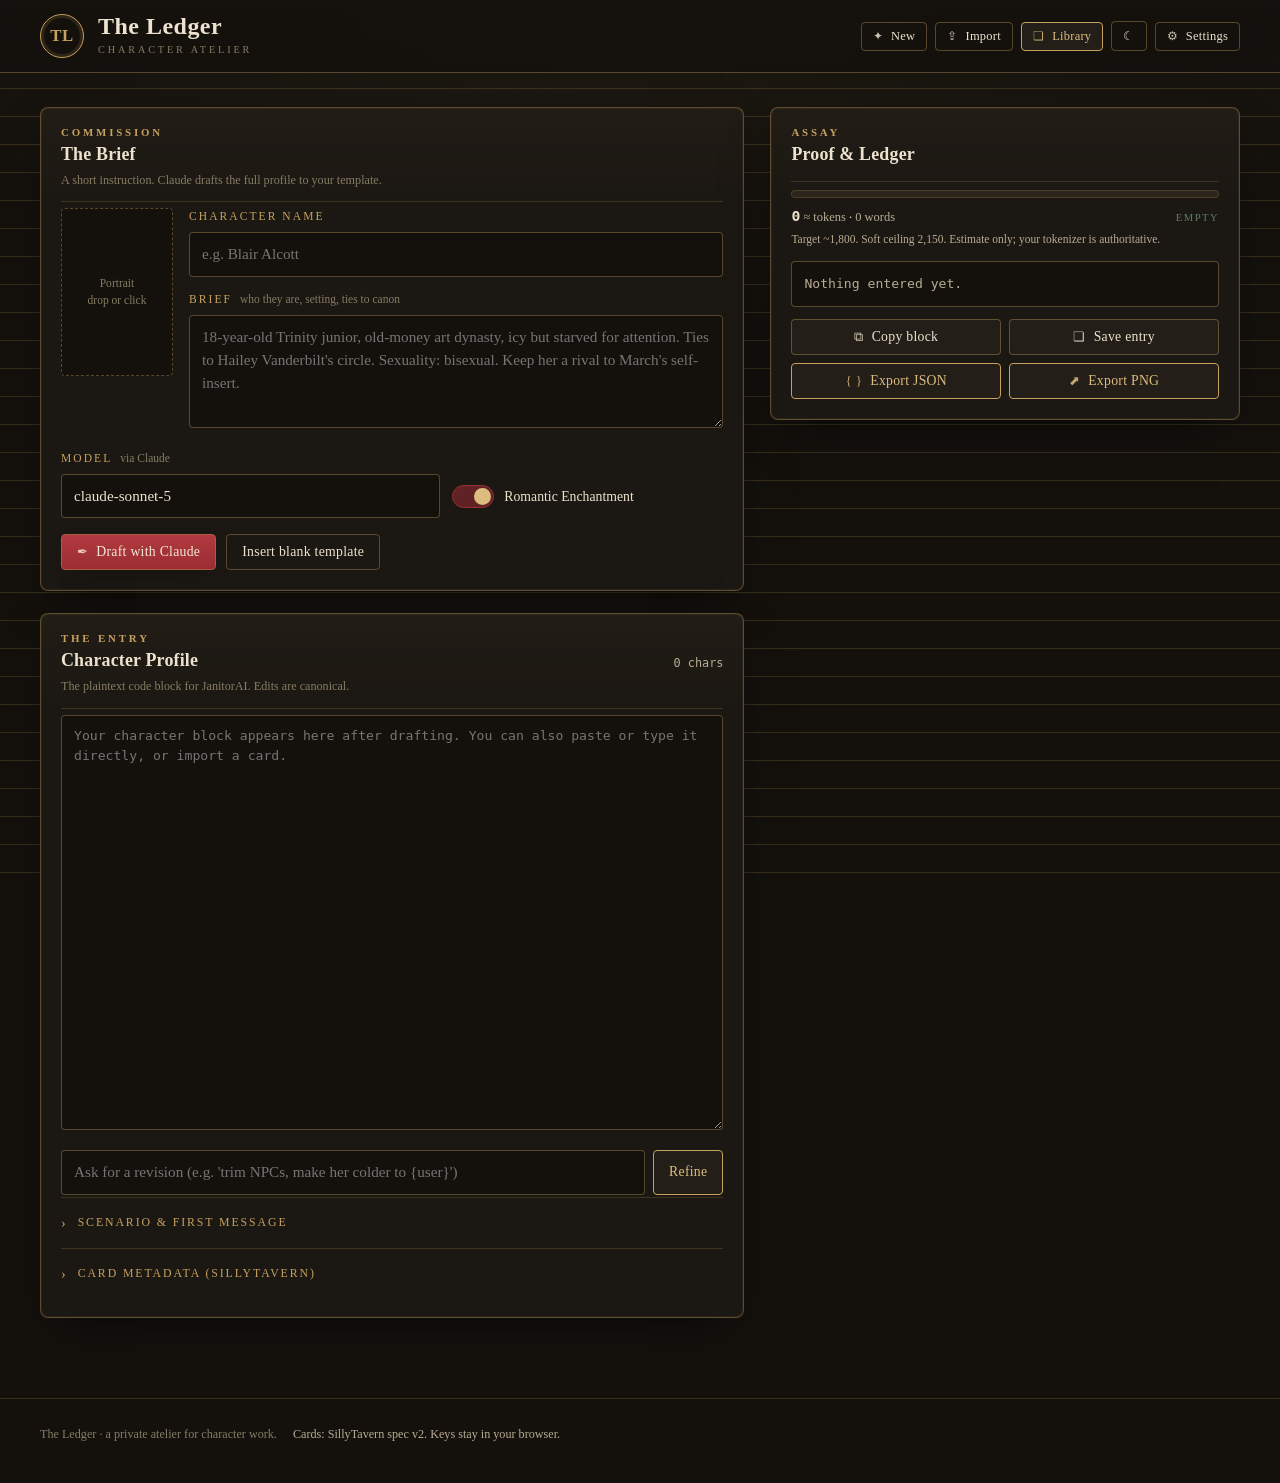
==== commit 1a5b1cd4: "Add multi-provider LLM support (Claude, ChatGPT, Gemini, DeepSeek, GLM, Grok, Kimi) Settings now sel" ====
--- a/index.html
+++ b/index.html
@@ -302,7 +302,7 @@
 <main>
   <div class="banner" id="previewBanner">
     <span>⚑</span>
-    <span><b>Preview mode.</b> Drafting with Claude needs your own API key and can’t run inside this sandboxed preview. Everything else works here: token counting, the template, importing and exporting SillyTavern cards, and the Library. To draft, open the app from the repository (GitHub Pages or a local file) and add your key in Settings.</span>
+    <span><b>Preview mode.</b> Drafting needs your own provider API key and can’t run inside this sandboxed preview. Everything else works here: token counting, the template, importing and exporting SillyTavern cards, and the Library. To draft, open the app from the repository (GitHub Pages or a local file) and add a key in Settings.</span>
   </div>
 
   <div class="desk">
@@ -341,13 +341,9 @@
 
           <div class="row" style="margin-top:14px; align-items:flex-end">
             <label class="field" style="margin-top:0; flex:2 1 200px">
-              <span class="lab"><span class="k">Model</span></span>
-              <select id="fModel">
-                <option value="claude-sonnet-5">Sonnet 5 — balanced (recommended)</option>
-                <option value="claude-haiku-4-5-20251001">Haiku 4.5 — fastest, cheapest</option>
-                <option value="claude-opus-4-8">Opus 4.8 — richest prose</option>
-                <option value="claude-fable-5">Fable 5 — narrative specialist</option>
-              </select>
+              <span class="lab"><span class="k">Model</span> <span class="note" id="providerBadge">via Claude</span></span>
+              <input type="text" id="fModel" list="modelList" autocomplete="off" spellcheck="false" placeholder="model id">
+              <datalist id="modelList"></datalist>
             </label>
             <label class="toggle" style="flex:1 1 auto; padding-bottom:10px" title="Inject the romantic-enchantment-style skill into narrative sections">
               <input type="checkbox" id="fStyle" checked>
@@ -482,18 +478,28 @@
       <button class="x" data-close="settingsScrim" aria-label="Close">×</button>
     </div>
     <div class="modal-bd">
-      <div class="eyebrow">Claude API</div>
+      <div class="eyebrow">LLM Provider</div>
       <label class="field" style="margin-top:8px">
-        <span class="lab"><span class="k">Anthropic API Key</span> <span class="note">stored only in this browser</span></span>
+        <span class="lab"><span class="k">Provider</span> <span class="note">each provider keeps its own key</span></span>
+        <select id="setProvider"></select>
+      </label>
+      <label class="field">
+        <span class="lab"><span class="k" id="setKeyLabel">API Key</span> <span class="note">stored only in this browser</span></span>
         <input type="password" id="setKey" placeholder="sk-ant-..." autocomplete="off" spellcheck="false">
       </label>
-      <p class="muted" style="font-size:.78rem; margin:8px 0 0">
-        The key is saved to this device’s local storage and sent directly to <code>api.anthropic.com</code> with the direct-browser-access header. It never touches any other server. Get a key at <span style="color:var(--brass)">console.anthropic.com</span>.
-      </p>
+      <p class="muted" id="setKeyHint" style="font-size:.78rem; margin:8px 0 0"></p>
+      <details class="fold" id="setAdvanced" style="border-top:none; margin-top:4px">
+        <summary style="padding:12px 0 8px">Advanced: custom endpoint</summary>
+        <label class="field" style="margin-top:0">
+          <span class="lab"><span class="k">Endpoint URL</span> <span class="note">optional; overrides the default</span></span>
+          <input type="text" id="setEndpoint" placeholder="leave blank for the default" autocomplete="off" spellcheck="false">
+        </label>
+        <p class="muted" style="font-size:.74rem; margin:6px 0 0">Claude, ChatGPT, and Gemini can be called straight from the browser. The others may be blocked by the browser’s cross-origin policy; if a request cannot reach the provider, point this at your own HTTPS proxy.</p>
+      </details>
 
       <hr class="hairline" style="margin:20px 0">
       <div class="eyebrow">Project Memory</div>
-      <div class="hint muted" style="font-size:.78rem; margin:6px 0 8px">Continuity canon, sent to Claude as a <b>cached</b> context block so recurring NPCs and rules carry into every build without re-typing. Edit freely.</div>
+      <div class="hint muted" style="font-size:.78rem; margin:6px 0 8px">Continuity canon, sent to the model as a context block so recurring NPCs and rules carry into every build without re-typing (<b>cached</b> on Claude). Edit freely.</div>
       <label class="field" style="margin-top:0">
         <textarea id="setMemory" rows="9" class="mono" spellcheck="false"></textarea>
       </label>
@@ -693,10 +699,42 @@
 - NPC descriptions 70-96 words with a required hook clause; NPC block is the first trim candidate over ceiling.
 - Residence kept ambiguous (no doormen, no specific home types) to preserve player choice.`;
 
-const MODEL_LABEL = {
-  "claude-sonnet-5":"Sonnet 5","claude-haiku-4-5-20251001":"Haiku 4.5",
-  "claude-opus-4-8":"Opus 4.8","claude-fable-5":"Fable 5"
+/* ---------- providers: multi-LLM registry ----------
+ * format: "anthropic" | "openai" (chat completions) | "gemini"
+ * browser: "yes" = callable directly from a browser; "proxy" = may be blocked
+ *          by cross-origin policy, a custom proxy endpoint can be set.
+ * Model lists are suggestions (editable datalist); type any current model id. */
+const PROVIDERS = {
+  anthropic:{ label:"Claude (Anthropic)", format:"anthropic", host:"api.anthropic.com",
+    endpoint:"https://api.anthropic.com/v1/messages", keyHint:"sk-ant-...",
+    keyUrl:"console.anthropic.com", browser:"yes", caching:true, maxParam:"max_tokens",
+    def:"claude-sonnet-5", models:["claude-sonnet-5","claude-haiku-4-5-20251001","claude-opus-4-8","claude-fable-5"] },
+  openai:{ label:"ChatGPT (OpenAI)", format:"openai", host:"api.openai.com",
+    endpoint:"https://api.openai.com/v1/chat/completions", keyHint:"sk-...",
+    keyUrl:"platform.openai.com/api-keys", browser:"yes", maxParam:"max_completion_tokens",
+    def:"gpt-4.1", models:["gpt-5","gpt-5-mini","gpt-4.1","gpt-4.1-mini","gpt-4o","o4-mini"] },
+  gemini:{ label:"Gemini (Google)", format:"gemini", host:"generativelanguage.googleapis.com",
+    endpoint:"https://generativelanguage.googleapis.com/v1beta/models/{model}:generateContent",
+    keyHint:"AIza...", keyUrl:"aistudio.google.com/apikey", browser:"yes", maxParam:"maxOutputTokens",
+    def:"gemini-2.5-flash", models:["gemini-2.5-pro","gemini-2.5-flash","gemini-2.0-flash"] },
+  deepseek:{ label:"DeepSeek", format:"openai", host:"api.deepseek.com",
+    endpoint:"https://api.deepseek.com/chat/completions", keyHint:"sk-...",
+    keyUrl:"platform.deepseek.com", browser:"proxy", maxParam:"max_tokens",
+    def:"deepseek-chat", models:["deepseek-chat","deepseek-reasoner"] },
+  glm:{ label:"GLM (Zhipu / Z.ai)", format:"openai", host:"api.z.ai",
+    endpoint:"https://api.z.ai/api/paas/v4/chat/completions", keyHint:"your GLM key",
+    keyUrl:"z.ai or open.bigmodel.cn", browser:"proxy", maxParam:"max_tokens",
+    def:"glm-4.6", models:["glm-4.6","glm-4.5","glm-4.5-air"] },
+  grok:{ label:"Grok (xAI)", format:"openai", host:"api.x.ai",
+    endpoint:"https://api.x.ai/v1/chat/completions", keyHint:"xai-...",
+    keyUrl:"console.x.ai", browser:"proxy", maxParam:"max_tokens",
+    def:"grok-4", models:["grok-4","grok-4-fast","grok-3","grok-3-mini"] },
+  kimi:{ label:"Kimi (Moonshot)", format:"openai", host:"api.moonshot.ai",
+    endpoint:"https://api.moonshot.ai/v1/chat/completions", keyHint:"sk-...",
+    keyUrl:"platform.moonshot.ai", browser:"proxy", maxParam:"max_tokens",
+    def:"kimi-k2-0905-preview", models:["kimi-k2-0905-preview","kimi-k2-turbo-preview","moonshot-v1-128k"] }
 };
+const PROVIDER_ORDER = ["anthropic","openai","gemini","deepseek","glm","grok","kimi"];
 const TARGET_TOKENS = 1800, CEILING_TOKENS = 2150, GAUGE_MAX = 2150;
 
 /* ---------- state / persistence ---------- */
@@ -710,9 +748,21 @@
 const save = (k,v)=>{ try{ localStorage.setItem(k,JSON.stringify(v)); }catch(e){} };
 
 let settings = Object.assign({
-  key:"", model:"claude-sonnet-5", memory:MEMORY_DEFAULT,
-  maxTokens:2600, cache:true, style:true
+  provider:"anthropic", keys:{}, endpoints:{}, models:{},
+  memory:MEMORY_DEFAULT, maxTokens:2600, cache:true, style:true
 }, load(LS.settings,{}));
+// normalise + migrate from the single-key (Claude-only) format
+settings.keys = settings.keys || {}; settings.endpoints = settings.endpoints || {}; settings.models = settings.models || {};
+if(settings.key && !settings.keys.anthropic) settings.keys.anthropic = settings.key;
+if(settings.model && !settings.models.anthropic) settings.models.anthropic = settings.model;
+if(!PROVIDERS[settings.provider]) settings.provider = "anthropic";
+delete settings.key; delete settings.model;
+
+function activeProvider(){ return PROVIDERS[settings.provider] || PROVIDERS.anthropic; }
+function providerShort(){ return activeProvider().label.replace(/\s*\(.*\)/,""); }
+function currentKey(){ return (settings.keys[settings.provider]||"").trim(); }
+function currentModel(){ return (settings.models[settings.provider]||"").trim() || activeProvider().def; }
+function currentEndpoint(){ return (settings.endpoints[settings.provider]||"").trim() || activeProvider().endpoint; }
 
 let avatarDataUrl = null;   // current portrait
 let currentId = null;       // id of the record being edited (if saved)
@@ -757,14 +807,57 @@
 /* =================================================================
  * CLAUDE API  (direct browser access + prompt caching)
  * ================================================================= */
-function buildSystem(){
+const STATIC_SYSTEM = RULES + "\n\nTEMPLATE (preserve structure and brackets exactly):\n\n" + TEMPLATE;
+// Anthropic: structured blocks with cache_control so the static prefix is cached.
+function buildAnthropicSystem(){
   const blocks=[];
-  const staticText = RULES + "\n\nTEMPLATE (preserve structure and brackets exactly):\n\n" + TEMPLATE;
-  blocks.push(settings.cache ? {type:"text",text:staticText,cache_control:{type:"ephemeral"}} : {type:"text",text:staticText});
+  blocks.push(settings.cache ? {type:"text",text:STATIC_SYSTEM,cache_control:{type:"ephemeral"}} : {type:"text",text:STATIC_SYSTEM});
   const mem=(settings.memory||"").trim();
   if(mem) blocks.push(settings.cache ? {type:"text",text:mem,cache_control:{type:"ephemeral"}} : {type:"text",text:mem});
   if($("#fStyle").checked) blocks.push({type:"text",text:STYLE_SKILL});
   return blocks;
+}
+// Everyone else: one flat system string (static prefix first so implicit caching can hit).
+function getSystemText(){
+  let s = STATIC_SYSTEM;
+  const mem=(settings.memory||"").trim();
+  if(mem) s += "\n\n" + mem;
+  if($("#fStyle").checked) s += "\n\n" + STYLE_SKILL;
+  return s;
+}
+// Build a provider-specific request { url, headers, body }.
+function buildRequest(mode){
+  const p=activeProvider(), model=currentModel(), user=userMessage(mode);
+  const maxTok=Math.max(256,Math.min(8192,(settings.maxTokens|0)||2600));
+  if(p.format==="anthropic"){
+    return { url:currentEndpoint(),
+      headers:{ "content-type":"application/json","x-api-key":currentKey(),
+        "anthropic-version":"2023-06-01","anthropic-dangerous-direct-browser-access":"true" },
+      body:{ model, max_tokens:maxTok, system:buildAnthropicSystem(), messages:[{role:"user",content:user}] } };
+  }
+  if(p.format==="gemini"){
+    const base=currentEndpoint().replace("{model}",encodeURIComponent(model));
+    return { url:base+(base.includes("?")?"&":"?")+"key="+encodeURIComponent(currentKey()),
+      headers:{ "content-type":"application/json" },
+      body:{ systemInstruction:{parts:[{text:getSystemText()}]},
+        contents:[{role:"user",parts:[{text:user}]}],
+        generationConfig:{ maxOutputTokens:maxTok } } };
+  }
+  // openai-compatible chat completions
+  const body={ model, messages:[{role:"system",content:getSystemText()},{role:"user",content:user}] };
+  body[p.maxParam||"max_tokens"]=maxTok;
+  return { url:currentEndpoint(),
+    headers:{ "content-type":"application/json","authorization":"Bearer "+currentKey() }, body };
+}
+function parseResponse(format,data){
+  if(format==="anthropic") return (data.content||[]).filter(b=>b.type==="text").map(b=>b.text).join("");
+  if(format==="gemini"){ const c=(data.candidates||[])[0]||{}; return ((c.content&&c.content.parts)||[]).map(x=>x.text||"").join(""); }
+  const ch=(data.choices||[])[0]||{}; return (ch.message&&ch.message.content)||"";
+}
+function apiError(data,status){
+  if(data && data.error) return typeof data.error==="string"?data.error:(data.error.message||JSON.stringify(data.error));
+  if(data && data.message) return data.message;
+  return "HTTP "+status;
 }
 function userMessage(mode){
   const name=$("#fName").value.trim();
@@ -780,42 +873,40 @@
   m+="\n\nRemember: no em dashes, no markdown, {user} is a blank slate (he/him), rename the character tag to the given name in lowercase_with_underscores, keep the whole thing near or under "+TARGET_TOKENS+" tokens.";
   return m;
 }
-async function callClaude(mode){
+async function callModel(mode){
+  const p=activeProvider();
   if(IN_ARTIFACT){ toast("Drafting needs the hosted/local app with your key.","err"); openModal("settingsScrim"); return; }
-  if(!settings.key){ toast("Add your Anthropic API key in Settings first.","err"); openModal("settingsScrim"); return; }
+  if(!currentKey()){ toast("Add your "+providerShort()+" API key in Settings first.","err"); openModal("settingsScrim"); return; }
   if(mode==="draft" && !$("#fBrief").value.trim() && !$("#fName").value.trim()){ toast("Add a name or brief to draft from.","err"); return; }
   if(mode==="refine" && !$("#fRefine").value.trim()){ toast("Type the revision you want.","err"); return; }
   if(mode==="refine" && !$("#fProfile").value.trim()){ toast("Nothing to refine yet.","err"); return; }
 
+  const req=buildRequest(mode);
   setBusy(true, mode);
   try{
-    const res = await fetch("https://api.anthropic.com/v1/messages",{
-      method:"POST",
-      headers:{
-        "content-type":"application/json",
-        "x-api-key":settings.key,
-        "anthropic-version":"2023-06-01",
-        "anthropic-dangerous-direct-browser-access":"true"
-      },
-      body:JSON.stringify({
-        model:settings.model,
-        max_tokens:Math.max(256,Math.min(8192,settings.maxTokens|0||2600)),
-        system:buildSystem(),
-        messages:[{role:"user",content:userMessage(mode)}]
-      })
-    });
-    const data = await res.json();
-    if(!res.ok){ throw new Error((data && data.error && data.error.message) || ("HTTP "+res.status)); }
-    let out=(data.content||[]).filter(b=>b.type==="text").map(b=>b.text).join("").trim();
-    out = stripFences(out);
+    let res;
+    try{
+      res = await fetch(req.url,{ method:"POST", headers:req.headers, body:JSON.stringify(req.body) });
+    }catch(netErr){
+      throw new Error("could not reach "+p.host+". "+(p.browser==="proxy"
+        ? "This provider often blocks direct browser calls; set a proxy endpoint in Settings > Advanced."
+        : "Check your connection."));
+    }
+    const data = await res.json().catch(()=>null);
+    if(!res.ok){ throw new Error(apiError(data,res.status)); }
+    let out = stripFences(parseResponse(p.format,data).trim());
+    if(!out){
+      const blocked = p.format==="gemini" && data && data.promptFeedback && data.promptFeedback.blockReason;
+      throw new Error("empty response"+(blocked?" (blocked: "+data.promptFeedback.blockReason+")":"")+".");
+    }
     $("#fProfile").value = out;
     if(!$("#fName").value.trim()) $("#fName").value = guessName(out);
     updateGauge(); persistCurrent();
     if(mode==="refine") $("#fRefine").value="";
-    showUsage(data.usage, data.model||settings.model);
+    showUsage(p.format, data, currentModel());
     toast("Draft ready. Your edits are canonical.","ok");
   }catch(err){
-    toast("Claude: "+err.message,"err");
+    toast(providerShort()+": "+err.message,"err");
   }finally{ setBusy(false, mode); }
 }
 function stripFences(t){
@@ -830,17 +921,20 @@
   }
   return "";
 }
-function showUsage(u,model){
-  if(!u) return;
+function showUsage(format,data,model){
+  let inTok=0,outTok=0,cached=0,have=false;
+  if(format==="anthropic" && data.usage){ const u=data.usage; const cr=u.cache_read_input_tokens||0,cc=u.cache_creation_input_tokens||0; inTok=(u.input_tokens||0)+cr+cc; outTok=u.output_tokens||0; cached=cr; have=true; }
+  else if(format==="gemini" && data.usageMetadata){ const u=data.usageMetadata; inTok=u.promptTokenCount||0; outTok=u.candidatesTokenCount||0; cached=u.cachedContentTokenCount||0; have=true; }
+  else if(data.usage){ const u=data.usage; inTok=u.prompt_tokens||0; outTok=u.completion_tokens||0; cached=(u.prompt_tokens_details&&u.prompt_tokens_details.cached_tokens)||0; have=true; }
+  if(!have) return;
   const el=$("#usage"); el.classList.add("show");
-  const cr=u.cache_read_input_tokens||0, cc=u.cache_creation_input_tokens||0;
-  el.textContent = `${MODEL_LABEL[model]||model} · in ${(u.input_tokens||0)+cr+cc} (cached ${cr} read${cc?`, ${cc} written`:""}) · out ${u.output_tokens||0}`;
+  el.textContent = `${model} · in ${inTok}${cached?` (cached ${cached})`:""} · out ${outTok}`;
 }
 function setBusy(b,mode){
   const gen=$("#btnGenerate"), ref=$("#btnRefine");
   gen.disabled=b; ref.disabled=b;
   if(mode==="refine"){ ref.innerHTML=b?'<span class="spin"></span>Refining':'Refine'; }
-  else{ $("#genLabel").textContent=b?"Drafting":"Draft with Claude"; $("#genIcon").outerHTML=b?'<span class="spin" id="genIcon"></span>':'<span class="ic" id="genIcon">✒</span>'; }
+  else{ $("#genLabel").textContent=b?"Drafting":("Draft with "+providerShort()); $("#genIcon").outerHTML=b?'<span class="spin" id="genIcon"></span>':'<span class="ic" id="genIcon">✒</span>'; }
 }
 
 /* =================================================================
@@ -1154,21 +1248,46 @@
 function closeModal(id){ $("#"+id).classList.remove("open"); }
 
 function openSettings(){
-  $("#setKey").value=settings.key||"";
+  const sel=$("#setProvider");
+  if(!sel.dataset.built){ sel.innerHTML=PROVIDER_ORDER.map(id=>`<option value="${id}">${PROVIDERS[id].label}</option>`).join(""); sel.dataset.built="1"; }
+  sel.value=settings.provider;
+  syncProviderFields();
   $("#setMemory").value=settings.memory||MEMORY_DEFAULT;
   $("#setMaxTokens").value=settings.maxTokens||2600;
   $("#setCache").checked=!!settings.cache;
   openModal("settingsScrim");
 }
+// mirror the chosen provider's stored key / endpoint / hint into the modal
+function syncProviderFields(){
+  const id=$("#setProvider").value, p=PROVIDERS[id]||PROVIDERS.anthropic;
+  $("#setKey").value=settings.keys[id]||"";
+  $("#setKey").placeholder=p.keyHint;
+  $("#setKeyLabel").textContent=p.label.replace(/\s*\(.*\)/,"")+" API Key";
+  $("#setEndpoint").value=settings.endpoints[id]||"";
+  $("#setEndpoint").placeholder=p.endpoint;
+  const cors = p.browser==="proxy" ? " This provider may block direct browser calls; if it fails, add a proxy endpoint below." : "";
+  $("#setKeyHint").innerHTML=`Saved only on this device and sent directly to <code>${p.host}</code>. Get a key at <span style="color:var(--brass)">${p.keyUrl}</span>.${cors}`;
+}
 function saveSettings(){
-  settings.key=$("#setKey").value.trim();
+  const id=$("#setProvider").value;
+  settings.provider=id;
+  settings.keys[id]=$("#setKey").value.trim();
+  settings.endpoints[id]=$("#setEndpoint").value.trim();
   settings.memory=$("#setMemory").value;
   settings.maxTokens=parseInt($("#setMaxTokens").value,10)||2600;
   settings.cache=$("#setCache").checked;
-  settings.model=$("#fModel").value;
   settings.style=$("#fStyle").checked;
   save(LS.settings,settings);
+  applyProviderToUI();
   closeModal("settingsScrim"); toast("Settings saved.","ok");
+}
+// reflect the active provider in the main workbench (model list, badges)
+function applyProviderToUI(){
+  const p=activeProvider();
+  $("#modelList").innerHTML=p.models.map(m=>`<option value="${m}"></option>`).join("");
+  $("#fModel").value=currentModel();
+  $("#providerBadge").textContent="via "+providerShort();
+  $("#genLabel").textContent="Draft with "+providerShort();
 }
 function setTheme(t){
   document.documentElement.setAttribute("data-theme",t);
@@ -1194,7 +1313,7 @@
   setTheme(load(LS.theme,null) || "dark");
 
   // restore controls
-  $("#fModel").value=settings.model; $("#fStyle").checked=!!settings.style;
+  applyProviderToUI(); $("#fStyle").checked=!!settings.style;
 
   // restore working entry
   const cur=load(LS.current,null);
@@ -1204,7 +1323,8 @@
   // wire inputs
   ["fName","fBrief","fProfile","fScenario","fFirst","fAlts","fExamples","fSystem","fTags","fVersion","fCreator","fNotes"]
     .forEach(id=>$("#"+id).addEventListener("input",()=>{ if(id==="fProfile") updateGauge(); persistCurrent(); }));
-  $("#fModel").addEventListener("change",()=>{ settings.model=$("#fModel").value; save(LS.settings,settings); });
+  $("#fModel").addEventListener("input",()=>{ settings.models[settings.provider]=$("#fModel").value.trim(); save(LS.settings,settings); });
+  $("#setProvider").addEventListener("change",syncProviderFields);
   $("#fStyle").addEventListener("change",()=>{ settings.style=$("#fStyle").checked; save(LS.settings,settings); });
 
   // masthead
@@ -1223,9 +1343,9 @@
   $("#btnTheme").addEventListener("click",()=>setTheme(document.documentElement.getAttribute("data-theme")==="dark"?"light":"dark"));
 
   // generate / refine
-  $("#btnGenerate").addEventListener("click",()=>callClaude("draft"));
-  $("#btnRefine").addEventListener("click",()=>callClaude("refine"));
-  $("#fRefine").addEventListener("keydown",e=>{ if(e.key==="Enter"){ e.preventDefault(); callClaude("refine"); }});
+  $("#btnGenerate").addEventListener("click",()=>callModel("draft"));
+  $("#btnRefine").addEventListener("click",()=>callModel("refine"));
+  $("#fRefine").addEventListener("keydown",e=>{ if(e.key==="Enter"){ e.preventDefault(); callModel("refine"); }});
 
   // proof actions
   $("#btnCopy").addEventListener("click",()=>{
@@ -1238,7 +1358,7 @@
 
   // settings modal
   $("#btnSaveSettings").addEventListener("click",saveSettings);
-  $("#btnClearKey").addEventListener("click",()=>{ settings.key=""; $("#setKey").value=""; save(LS.settings,settings); toast("API key forgotten."); });
+  $("#btnClearKey").addEventListener("click",()=>{ const id=$("#setProvider").value; settings.keys[id]=""; $("#setKey").value=""; save(LS.settings,settings); toast(PROVIDERS[id].label.replace(/\s*\(.*\)/,"")+" key forgotten."); });
   $("#btnResetMemory").addEventListener("click",()=>{ $("#setMemory").value=MEMORY_DEFAULT; toast("Memory reset (save to keep)."); });
 
   // avatar
